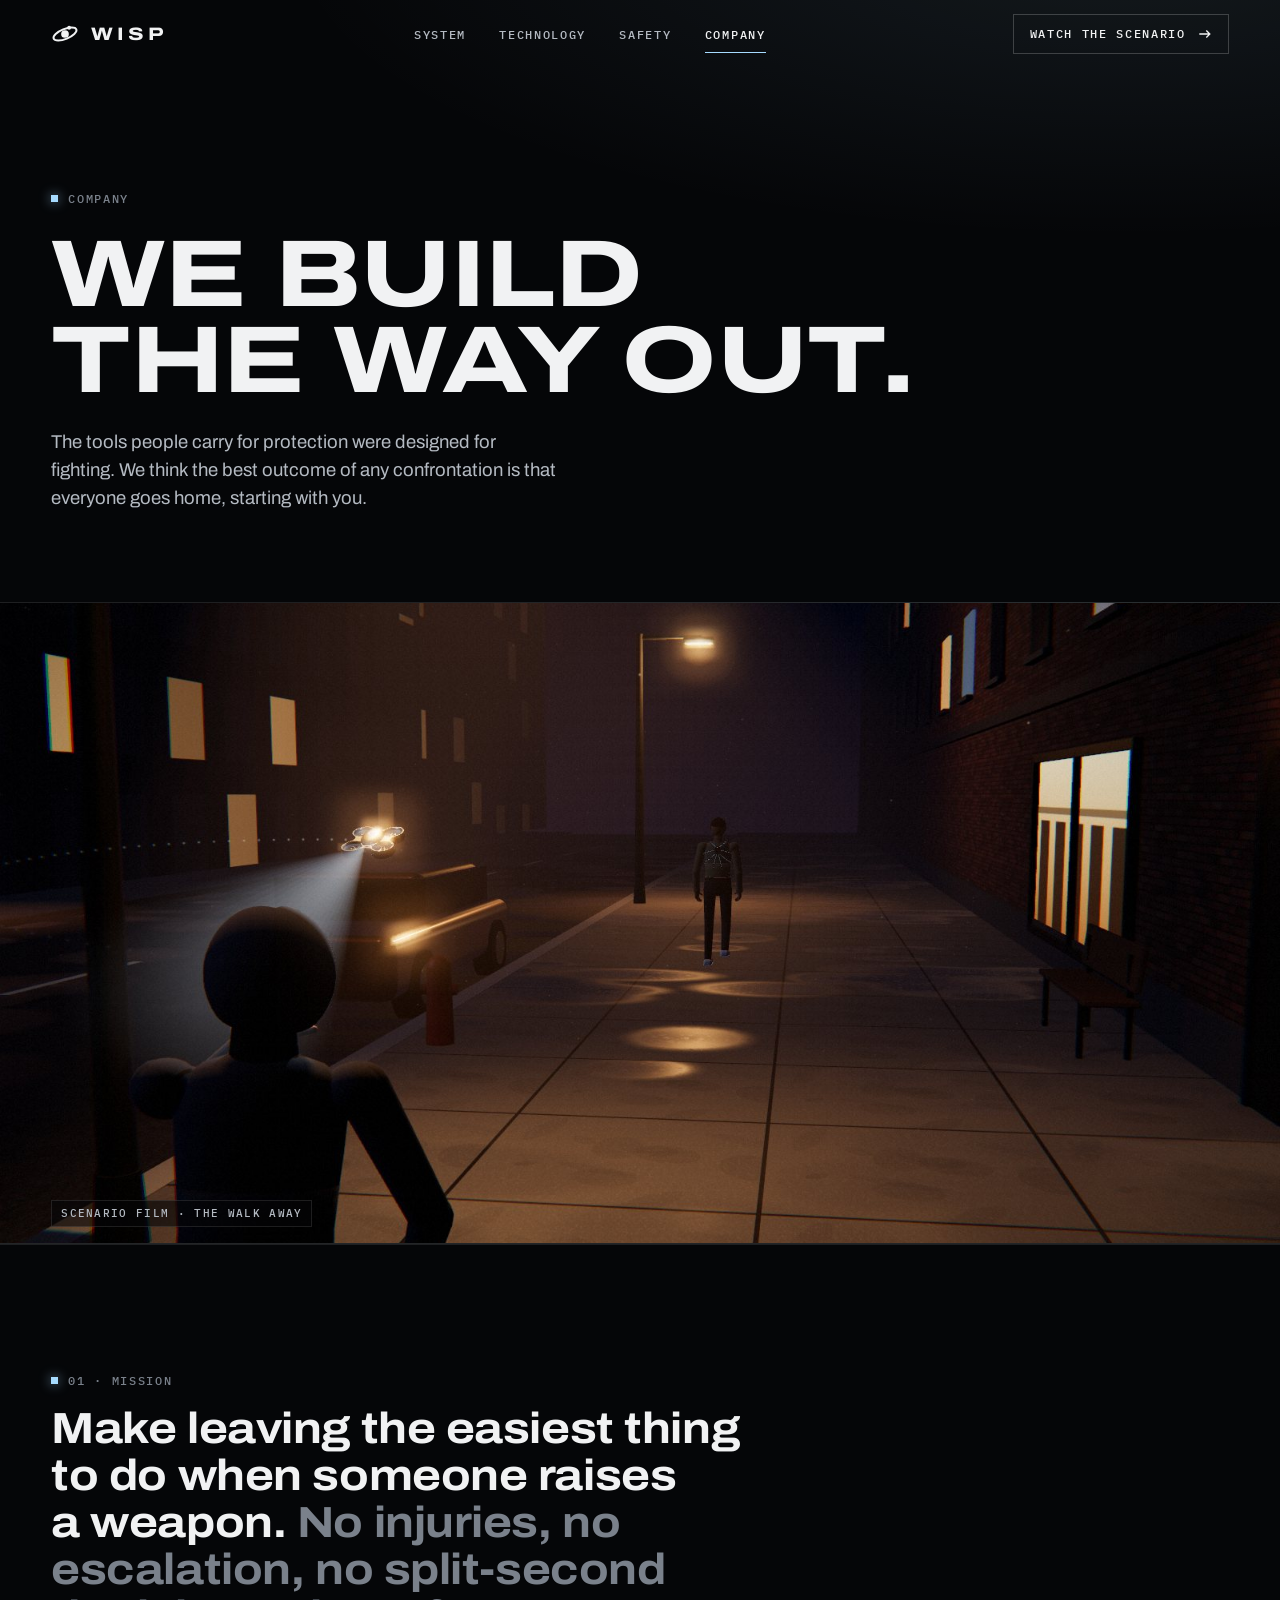
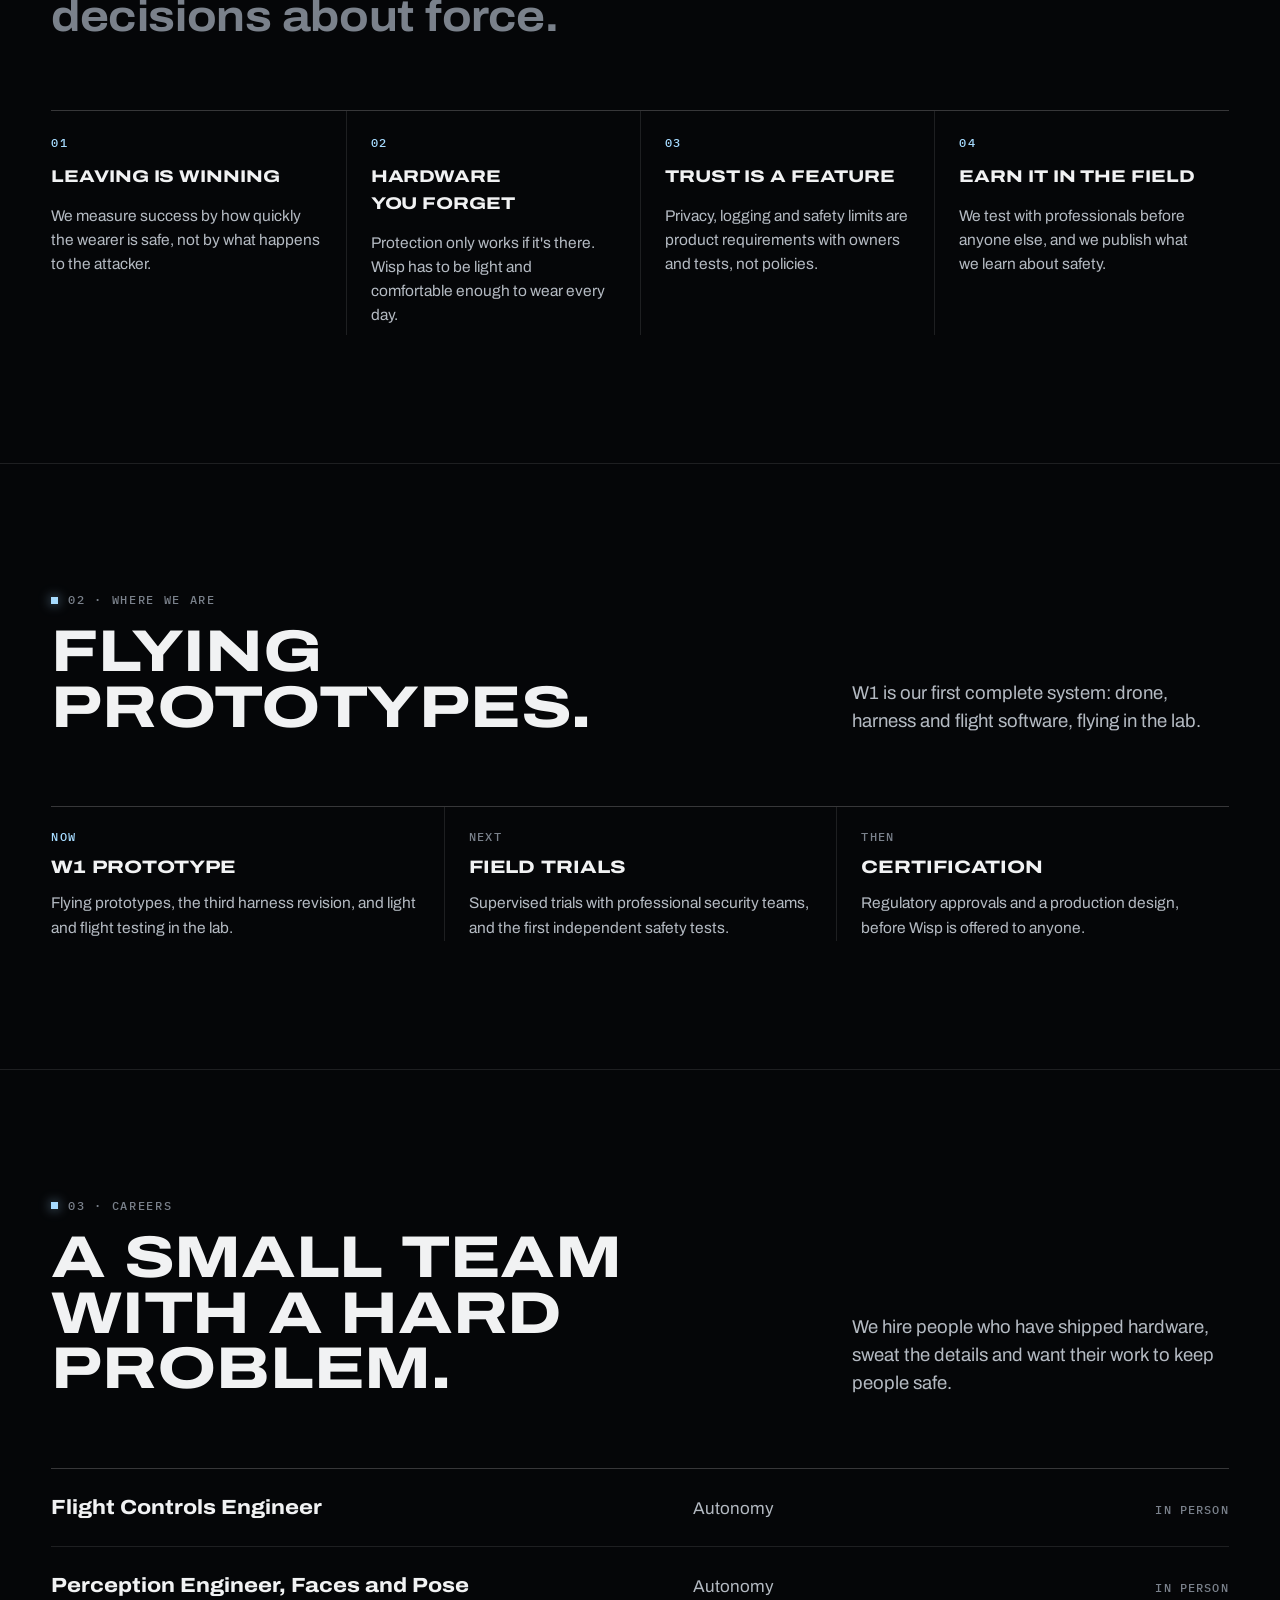
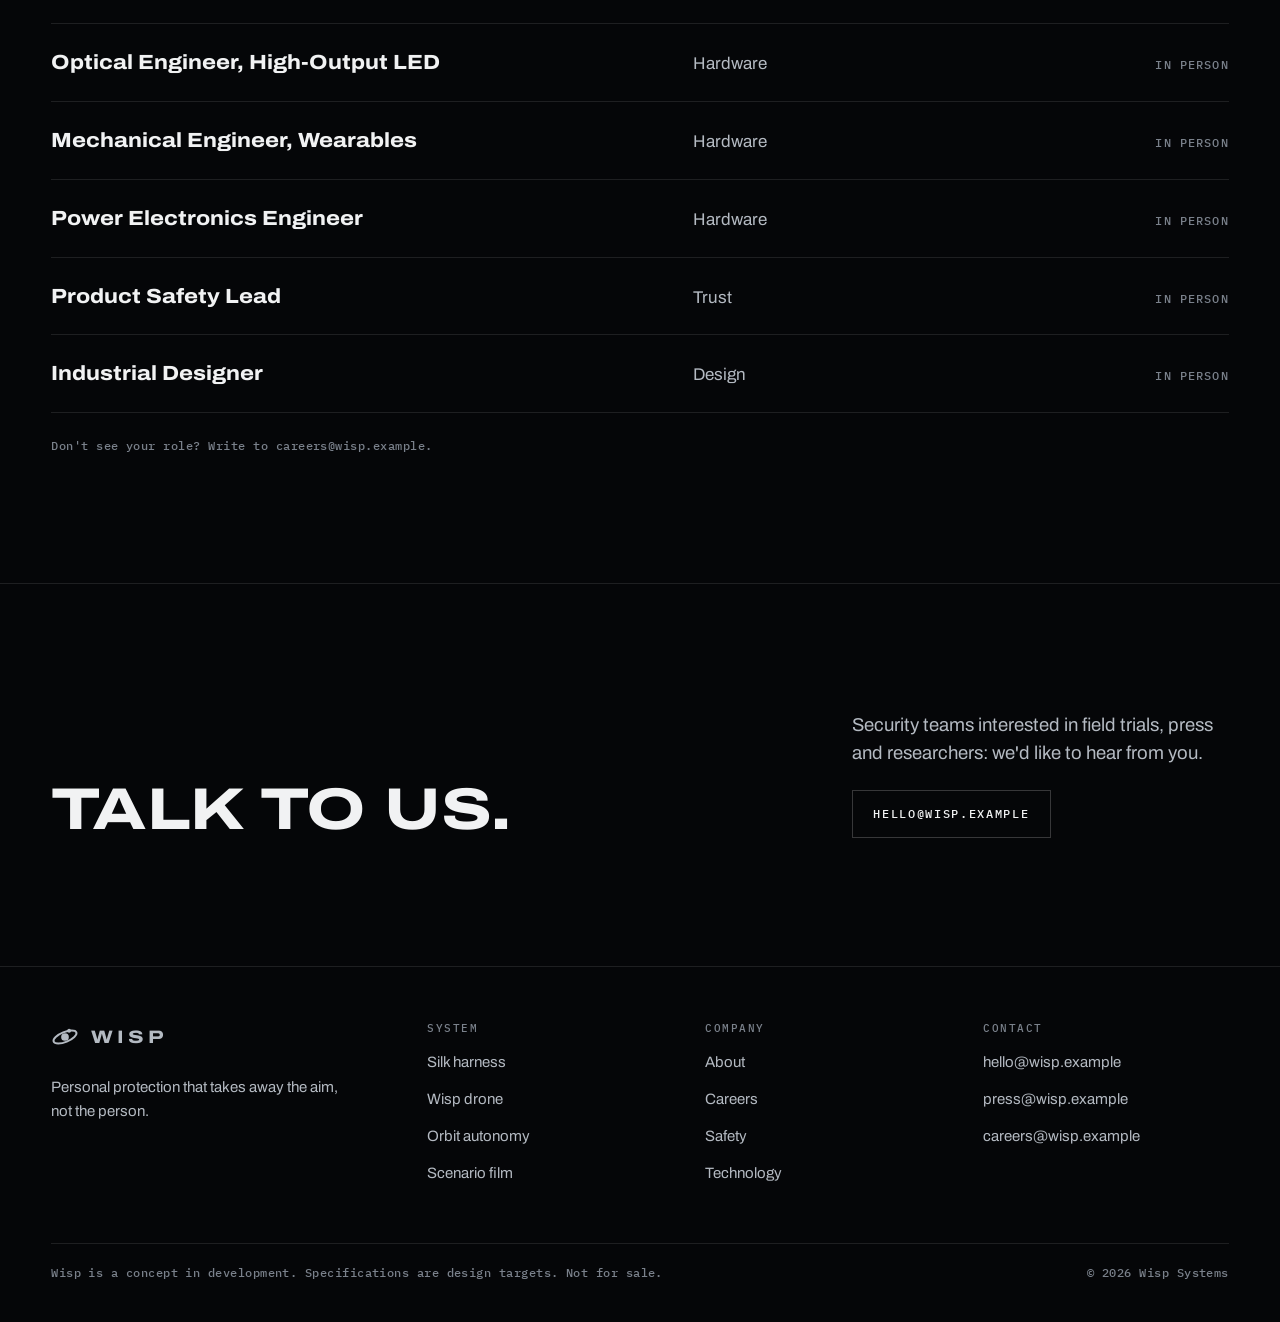
==== wisp/company.html @ 556f2804 "Add Wisp site and v2 scenario with Silk harness Move the scene to wisp/scenario.html and rebuild it " ====
<!doctype html>
<html lang="en">
<head>
<meta charset="utf-8">
<meta name="viewport" content="width=device-width, initial-scale=1, viewport-fit=cover">
<title>Wisp Company</title>
<meta name="description" content="Wisp builds personal protection that ends confrontations without injuries. Mission, progress and open roles.">
<meta name="theme-color" content="#050608">
<link rel="icon" href="data:image/svg+xml,%3Csvg xmlns='http://www.w3.org/2000/svg' viewBox='0 0 32 32'%3E%3Cellipse cx='16' cy='16' rx='14' ry='5.6' transform='rotate(-22 16 16)' fill='none' stroke='%23a6dbff' stroke-width='2.4'/%3E%3Ccircle cx='16' cy='16' r='4.4' fill='%23a6dbff'/%3E%3Ccircle cx='20.7' cy='8.9' r='2.2' fill='%23a6dbff'/%3E%3C/svg%3E">
<link rel="preconnect" href="https://fonts.googleapis.com">
<link rel="preconnect" href="https://fonts.gstatic.com" crossorigin>
<link rel="stylesheet" href="https://fonts.googleapis.com/css2?family=Archivo:wdth,wght@62..125,400..800&family=IBM+Plex+Mono:wght@400;500&display=swap">
<link rel="stylesheet" href="assets/site.css">
<script type="importmap">{"imports":{"three":"https://cdn.jsdelivr.net/npm/three@0.160.0/build/three.module.js","three/addons/":"https://cdn.jsdelivr.net/npm/three@0.160.0/examples/jsm/"}}</script>
<script type="module" src="assets/site.js"></script>
</head>
<body>
<a class="skip" href="#main">Skip to content</a>
<header class="nav" id="top">
  <div class="wrap nav-inner">
    <a class="logo" href="./" aria-label="Wisp home"><svg viewBox="0 0 32 32" aria-hidden="true"><ellipse cx="16" cy="16" rx="14" ry="5.6" transform="rotate(-22 16 16)" fill="none" stroke="currentColor" stroke-width="2.2"/><circle cx="16" cy="16" r="4.4" fill="currentColor"/><circle cx="20.7" cy="8.9" r="2.2" fill="currentColor"/></svg><span>WISP</span></a>
    <nav aria-label="Primary"><ul class="nav-links"><li><a href="./#system">System</a></li><li><a href="technology.html">Technology</a></li><li><a href="safety.html">Safety</a></li><li><a href="company.html" aria-current="page">Company</a></li></ul></nav>
    <a class="btn btn-sm nav-cta" href="scenario.html">Watch the scenario <svg viewBox="0 0 16 16" aria-hidden="true"><path d="M1.5 8h12M9.5 4l4 4-4 4" fill="none" stroke="currentColor" stroke-width="1.5"/></svg></a>
    <button type="button" class="menu-btn" id="menuOpen" aria-expanded="false" aria-controls="menu">Menu</button>
  </div>
</header>
<div class="menu" id="menu" role="dialog" aria-modal="true" aria-label="Site menu" hidden>
  <div class="menu-top">
    <a class="logo" href="./" aria-label="Wisp home"><svg viewBox="0 0 32 32" aria-hidden="true"><ellipse cx="16" cy="16" rx="14" ry="5.6" transform="rotate(-22 16 16)" fill="none" stroke="currentColor" stroke-width="2.2"/><circle cx="16" cy="16" r="4.4" fill="currentColor"/><circle cx="20.7" cy="8.9" r="2.2" fill="currentColor"/></svg><span>WISP</span></a>
    <button type="button" class="menu-btn" id="menuClose">Close</button>
  </div>
  <ul class="menu-links"><li><a href="./#system">System <span>01</span></a></li><li><a href="technology.html">Technology <span>02</span></a></li><li><a href="safety.html">Safety <span>03</span></a></li><li><a href="company.html" aria-current="page">Company <span>04</span></a></li></ul>
  <a class="btn btn-primary" href="scenario.html">Watch the scenario <svg viewBox="0 0 16 16" aria-hidden="true"><path d="M1.5 8h12M9.5 4l4 4-4 4" fill="none" stroke="currentColor" stroke-width="1.5"/></svg></a>
</div>
<main id="main">
  <section class="page-hero">
    <div class="wrap">
      <span class="eyebrow">Company</span>
      <h1 class="h1">We build the way out.</h1>
      <p class="lede">The tools people carry for protection were designed for fighting. We think the best outcome of any confrontation is that everyone goes home, starting with you.</p>
    </div>
  </section>
  <figure class="bleed">
    <img src="assets/img/escape.jpg" alt="The wearer walks away down a lit street while Wisp keeps the attacker occupied" width="1600" height="1000">
    <figcaption>Scenario film &middot; the walk away</figcaption>
  </figure>

  <section class="section">
    <div class="wrap">
      <div class="head">
        <span class="eyebrow">01 &middot; Mission</span>
        <p class="big-statement reveal">Make leaving the easiest thing to do when someone raises a weapon. <em>No injuries, no escalation, no <span class="nowrap">split-second</span> decisions about force.</em></p>
      </div>
      <div class="grid-4 reveal">
        <div><span class="step-num">01</span><h3>Leaving is winning</h3><p>We measure success by how quickly the wearer is safe, not by what happens to the attacker.</p></div>
        <div><span class="step-num">02</span><h3>Hardware you forget</h3><p>Protection only works if it's there. Wisp has to be light and comfortable enough to wear every day.</p></div>
        <div><span class="step-num">03</span><h3>Trust is a feature</h3><p>Privacy, logging and safety limits are product requirements with owners and tests, not policies.</p></div>
        <div><span class="step-num">04</span><h3>Earn it in the field</h3><p>We test with professionals before anyone else, and we publish what we learn about safety.</p></div>
      </div>
    </div>
  </section>

  <section class="section">
    <div class="wrap">
      <div class="head">
        <span class="eyebrow">02 &middot; Where we are</span>
        <h2 class="h2">Flying prototypes.</h2>
        <p class="lede">W1 is our first complete system: drone, harness and flight software, flying in the lab.</p>
      </div>
      <ol class="timeline reveal">
        <li class="now"><b>Now</b><h3>W1 prototype</h3><p>Flying prototypes, the third harness revision, and light and flight testing in the lab.</p></li>
        <li><b>Next</b><h3>Field trials</h3><p>Supervised trials with professional security teams, and the first independent safety tests.</p></li>
        <li><b>Then</b><h3>Certification</h3><p>Regulatory approvals and a production design, before Wisp is offered to anyone.</p></li>
      </ol>
    </div>
  </section>

  <section class="section" id="careers">
    <div class="wrap">
      <div class="head">
        <span class="eyebrow">03 &middot; Careers</span>
        <h2 class="h2">A small team with a hard problem.</h2>
        <p class="lede">We hire people who have shipped hardware, sweat the details and want their work to keep people safe.</p>
      </div>
      <ul class="roles">
        <li><h3><a href="mailto:careers@wisp.example?subject=Flight%20Controls%20Engineer">Flight Controls Engineer</a></h3><span>Autonomy</span><em>In person</em></li>
        <li><h3><a href="mailto:careers@wisp.example?subject=Perception%20Engineer">Perception Engineer, Faces and Pose</a></h3><span>Autonomy</span><em>In person</em></li>
        <li><h3><a href="mailto:careers@wisp.example?subject=Optical%20Engineer">Optical Engineer, High-Output LED</a></h3><span>Hardware</span><em>In person</em></li>
        <li><h3><a href="mailto:careers@wisp.example?subject=Mechanical%20Engineer">Mechanical Engineer, Wearables</a></h3><span>Hardware</span><em>In person</em></li>
        <li><h3><a href="mailto:careers@wisp.example?subject=Power%20Electronics%20Engineer">Power Electronics Engineer</a></h3><span>Hardware</span><em>In person</em></li>
        <li><h3><a href="mailto:careers@wisp.example?subject=Product%20Safety%20Lead">Product Safety Lead</a></h3><span>Trust</span><em>In person</em></li>
        <li><h3><a href="mailto:careers@wisp.example?subject=Industrial%20Designer">Industrial Designer</a></h3><span>Design</span><em>In person</em></li>
      </ul>
      <p class="spec-note">Don't see your role? Write to careers@wisp.example.</p>
    </div>
  </section>

  <section class="section">
    <div class="wrap band">
      <h2 class="h2">Talk to us.</h2>
      <div>
        <p class="lede">Security teams interested in field trials, press and researchers: we'd like to hear from you.</p>
        <a class="btn" href="mailto:hello@wisp.example">hello@wisp.example</a>
      </div>
    </div>
  </section>
</main>
<footer class="footer">
  <div class="wrap">
    <div class="footer-top">
      <div>
        <a class="logo" href="./" aria-label="Wisp home"><svg viewBox="0 0 32 32" aria-hidden="true"><ellipse cx="16" cy="16" rx="14" ry="5.6" transform="rotate(-22 16 16)" fill="none" stroke="currentColor" stroke-width="2.2"/><circle cx="16" cy="16" r="4.4" fill="currentColor"/><circle cx="20.7" cy="8.9" r="2.2" fill="currentColor"/></svg><span>WISP</span></a>
        <p>Personal protection that takes away the aim, not the person.</p>
      </div>
      <div>
        <h4>System</h4>
        <ul>
          <li><a href="./#system">Silk harness</a></li>
          <li><a href="./#inside">Wisp drone</a></li>
          <li><a href="technology.html#orbit">Orbit autonomy</a></li>
          <li><a href="scenario.html">Scenario film</a></li>
        </ul>
      </div>
      <div>
        <h4>Company</h4>
        <ul>
          <li><a href="company.html">About</a></li>
          <li><a href="company.html#careers">Careers</a></li>
          <li><a href="safety.html">Safety</a></li>
          <li><a href="technology.html">Technology</a></li>
        </ul>
      </div>
      <div>
        <h4>Contact</h4>
        <ul>
          <li><a href="mailto:hello@wisp.example">hello@wisp.example</a></li>
          <li><a href="mailto:press@wisp.example">press@wisp.example</a></li>
          <li><a href="mailto:careers@wisp.example">careers@wisp.example</a></li>
        </ul>
      </div>
    </div>
    <div class="footer-bottom">
      <span>Wisp is a concept in development. Specifications are design targets. Not for sale.</span>
      <span>&copy; <span data-year>2026</span> Wisp Systems</span>
    </div>
  </div>
</footer>
</body>
</html>
---- wisp/assets/site.css ----
/* Wisp site: one dark visual world, sharp edges, wide display type, mono labels */
:root {
  color-scheme: dark;
  --bg: #050608;
  --bg-2: #0a0c0f;
  --panel: #0d1013;
  --line: rgba(255, 255, 255, 0.1);
  --line-2: rgba(255, 255, 255, 0.2);
  --text: #f1f2f3;
  --text-2: #b4bac2;
  --muted: #7a818b;
  --led: #a6dbff;
  --led-hi: #eaf7ff;
  --amber: #f1a444;
  --f-display: "Archivo", "Helvetica Neue", Arial, sans-serif;
  --f-body: "Archivo", system-ui, -apple-system, "Segoe UI", Roboto, sans-serif;
  --f-mono: "IBM Plex Mono", ui-monospace, SFMono-Regular, Menlo, Consolas, monospace;
  --gutter: clamp(16px, 4vw, 56px);
  --max: 1440px;
  --nav-h: 68px;
}
*, *::before, *::after { box-sizing: border-box; }
[hidden] { display: none !important; }
html { -webkit-text-size-adjust: 100%; scroll-behavior: smooth; scroll-padding-top: calc(var(--nav-h) + 8px); }
body {
  margin: 0;
  background: var(--bg);
  color: var(--text);
  font: 400 17px/1.6 var(--f-body);
  -webkit-font-smoothing: antialiased;
  text-rendering: optimizeLegibility;
  overflow-x: hidden;
}
img, canvas, svg { max-width: 100%; }
img { display: block; height: auto; }
a { color: inherit; }
p { margin: 0; }
ul, ol, dl, dd, figure { margin: 0; padding: 0; }
::selection { background: var(--led); color: var(--bg); }
button { font: inherit; color: inherit; }
a:focus-visible, button:focus-visible, summary:focus-visible { outline: 2px solid var(--led); outline-offset: 3px; }

.skip { position: absolute; left: var(--gutter); top: -60px; z-index: 100; background: var(--text); color: var(--bg); padding: 10px 14px; font: 500 12px/1 var(--f-mono); letter-spacing: 0.1em; text-transform: uppercase; text-decoration: none; }
.skip:focus { top: 12px; }
.wrap { width: 100%; max-width: var(--max); margin-inline: auto; padding-inline: var(--gutter); }

/* ---------------- type ---------------- */
.eyebrow {
  display: inline-flex; align-items: center; gap: 10px;
  font: 500 12px/1.3 var(--f-mono); letter-spacing: 0.14em; text-transform: uppercase; color: var(--muted);
}
.eyebrow::before { content: ""; flex: none; width: 7px; height: 7px; background: var(--led); box-shadow: 0 0 12px rgba(166, 219, 255, 0.7); }
.eyebrow.plain::before { display: none; }
h1, h2, h3, h4 {
  margin: 0; font-family: var(--f-display); font-weight: 760; font-stretch: 125%;
  text-transform: uppercase; letter-spacing: -0.005em; text-wrap: balance;
}
.h1 { font-size: clamp(40px, 7.4vw, 124px); line-height: 0.9; }
.h2 { font-size: clamp(30px, 4.6vw, 72px); line-height: 0.95; }
.h3 { font-size: clamp(19px, 1.7vw, 24px); line-height: 1.12; font-stretch: 115%; letter-spacing: 0.01em; }
.h4 { font: 650 13px/1.3 var(--f-display); font-stretch: 118%; letter-spacing: 0.1em; }
.lede { font-size: clamp(18px, 1.45vw, 21px); line-height: 1.5; color: var(--text-2); max-width: 46ch; }
.body { color: var(--text-2); max-width: 62ch; }
.body + .body { margin-top: 1em; }
.muted { color: var(--muted); }
.mono { font-family: var(--f-mono); }
.dim { color: var(--muted); }
.accent { color: var(--led-hi); }

/* ---------------- buttons ---------------- */
.btn {
  display: inline-flex; align-items: center; justify-content: center; gap: 12px;
  min-height: 48px; padding: 0 20px;
  border: 1px solid var(--line-2); background: transparent; color: var(--text);
  font: 500 12px/1 var(--f-mono); letter-spacing: 0.14em; text-transform: uppercase; text-decoration: none;
  cursor: pointer; transition: background-color 0.2s, color 0.2s, border-color 0.2s;
}
.btn:hover { border-color: var(--text); }
.btn svg { width: 14px; height: 14px; flex: none; }
.btn-primary { background: var(--text); color: var(--bg); border-color: var(--text); }
.btn-primary:hover { background: #fff; border-color: #fff; }
.btn-sm { min-height: 40px; padding: 0 16px; }
.cta-row { display: flex; flex-wrap: wrap; gap: 12px; }
.link {
  display: inline-flex; align-items: center; gap: 10px; text-decoration: none;
  font: 500 12px/1 var(--f-mono); letter-spacing: 0.14em; text-transform: uppercase; color: var(--text);
  padding-bottom: 6px; border-bottom: 1px solid var(--line-2);
}
.link:hover { border-color: var(--text); }
.link svg { width: 13px; height: 13px; }

/* ---------------- nav ---------------- */
.nav {
  position: fixed; inset: 0 0 auto 0; z-index: 50;
  padding-top: env(safe-area-inset-top, 0px);
  border-bottom: 1px solid transparent;
  transition: background-color 0.3s, border-color 0.3s;
}
.nav.solid { background: rgba(5, 6, 8, 0.84); -webkit-backdrop-filter: blur(14px); backdrop-filter: blur(14px); border-bottom-color: var(--line); }
.nav-inner { height: var(--nav-h); display: flex; align-items: center; justify-content: space-between; gap: 24px; }
.logo { display: inline-flex; align-items: center; gap: 12px; color: var(--text); text-decoration: none; }
.logo svg { width: 28px; height: 28px; }
.logo span { font: 760 18px/1 var(--f-display); font-stretch: 125%; letter-spacing: 0.22em; }
.nav-links { display: flex; align-items: center; gap: clamp(20px, 2.6vw, 38px); list-style: none; }
.nav-links a {
  font: 500 12px/1 var(--f-mono); letter-spacing: 0.14em; text-transform: uppercase; color: var(--text-2); text-decoration: none;
  padding: 10px 0; border-bottom: 1px solid transparent;
}
.nav-links a:hover { color: var(--text); }
.nav-links a[aria-current="page"] { color: var(--text); border-bottom-color: var(--led); }
.menu-btn {
  display: none; align-items: center; gap: 10px; height: 40px; padding: 0 14px;
  background: transparent; border: 1px solid var(--line-2); cursor: pointer;
  font: 500 12px/1 var(--f-mono); letter-spacing: 0.14em; text-transform: uppercase;
}
.menu {
  position: fixed; inset: 0; z-index: 60; background: var(--bg); overflow-y: auto;
  padding: calc(env(safe-area-inset-top, 0px) + 14px) var(--gutter) calc(env(safe-area-inset-bottom, 0px) + 28px);
  display: flex; flex-direction: column;
}
.menu-top { display: flex; align-items: center; justify-content: space-between; height: 54px; margin-bottom: 32px; }
.menu-links { list-style: none; display: grid; gap: 4px; border-top: 1px solid var(--line); }
.menu-links a {
  display: flex; justify-content: space-between; align-items: center; padding: 18px 0; border-bottom: 1px solid var(--line);
  font: 760 28px/1 var(--f-display); font-stretch: 125%; text-transform: uppercase; text-decoration: none;
}
.menu-links a span { font: 500 11px/1 var(--f-mono); letter-spacing: 0.14em; color: var(--muted); }
.menu .btn { margin-top: 28px; }
@media (max-width: 900px) {
  .nav-links, .nav .nav-cta { display: none; }
  .menu-btn { display: inline-flex; }
}

/* ---------------- hero ---------------- */
.hero { position: relative; min-height: min(96svh, 1000px); display: grid; align-content: end; overflow: hidden; background: var(--bg); }
.hero-canvas { position: absolute; inset: 0; width: 100%; height: 100%; display: block; }
.hero-shade {
  position: absolute; inset: 0; pointer-events: none;
  background:
    linear-gradient(90deg, rgba(5, 6, 8, 0.92) 0%, rgba(5, 6, 8, 0.55) 34%, rgba(5, 6, 8, 0) 58%),
    linear-gradient(0deg, rgba(5, 6, 8, 1) 0%, rgba(5, 6, 8, 0.0) 32%);
}
.hero-content { position: relative; padding-top: calc(var(--nav-h) + 60px); padding-bottom: 36px; display: grid; gap: 26px; justify-items: start; }
.hero-content .h1 { max-width: 12ch; font-size: clamp(40px, 6.4vw, 112px); }
.hero-stats { position: relative; padding-bottom: 36px; }
.stats {
  display: grid; grid-template-columns: repeat(4, minmax(0, 1fr)); border-top: 1px solid var(--line-2);
}
.stats div { padding: 18px 20px 0 0; display: grid; gap: 6px; }
.stats div + div { padding-left: 20px; border-left: 1px solid var(--line); }
.stats dt { font: 500 11px/1.3 var(--f-mono); letter-spacing: 0.12em; text-transform: uppercase; color: var(--muted); order: 2; }
.stats dd { font: 720 clamp(24px, 2.6vw, 40px)/1 var(--f-display); font-stretch: 125%; font-variant-numeric: tabular-nums; order: 1; }
.page-hero { padding-top: calc(var(--nav-h) + clamp(60px, 9vw, 130px)); padding-bottom: clamp(56px, 7vw, 100px); border-bottom: 1px solid var(--line); }
.page-hero .h1 { max-width: 14ch; margin-top: 22px; }
.page-hero .lede { margin-top: 26px; }
@media (max-width: 760px) {
  .hero { min-height: auto; align-content: stretch; }
  .hero-canvas { position: relative; height: 62svh; min-height: 360px; }
  .hero-shade { background: linear-gradient(0deg, rgba(5, 6, 8, 1) 0%, rgba(5, 6, 8, 0) 18%); bottom: auto; height: 62svh; min-height: 360px; }
  .hero-content { padding-top: 8px; gap: 20px; }
  .stats { grid-template-columns: repeat(2, minmax(0, 1fr)); }
  .stats div:nth-child(3) { border-left: 0; padding-left: 0; }
  .stats div:nth-child(n + 3) { border-top: 1px solid var(--line); margin-top: 18px; }
}

/* ---------------- sections ---------------- */
.section { position: relative; padding-block: clamp(80px, 10vw, 160px); border-top: 1px solid var(--line); }
.section.flush { padding-block: 0; }
.head { display: grid; grid-template-columns: repeat(12, minmax(0, 1fr)); gap: 16px 24px; margin-bottom: clamp(44px, 5.5vw, 80px); }
.head .eyebrow { grid-column: 1 / -1; }
.head .h2 { grid-column: 1 / span 8; }
.head .lede, .head .body { grid-column: 9 / -1; align-self: end; }
@media (max-width: 900px) {
  .head .h2, .head .lede, .head .body { grid-column: 1 / -1; }
}
.big-statement { font: 700 clamp(26px, 3.4vw, 50px)/1.08 var(--f-display); font-stretch: 112%; text-transform: none; letter-spacing: -0.01em; max-width: 26ch; text-wrap: balance; }
.big-statement em { font-style: normal; color: var(--muted); }

/* compare: three ways out */
.compare { display: grid; grid-template-columns: repeat(3, minmax(0, 1fr)); border-top: 1px solid var(--line-2); }
.compare > div { padding: 26px 26px 28px 0; display: grid; gap: 14px; align-content: start; }
.compare > div + div { padding-left: 26px; border-left: 1px solid var(--line); }
.compare .is-wisp { background: linear-gradient(180deg, rgba(166, 219, 255, 0.07), rgba(166, 219, 255, 0)); }
.compare h3 { font-size: 18px; }
.compare dl { display: grid; gap: 12px; }
.compare dt { font: 500 11px/1.3 var(--f-mono); letter-spacing: 0.12em; text-transform: uppercase; color: var(--muted); }
.compare dd { color: var(--text-2); }
.compare .is-wisp dd { color: var(--text); }
@media (max-width: 760px) {
  .compare { grid-template-columns: 1fr; }
  .compare > div + div { padding-left: 0; border-left: 0; border-top: 1px solid var(--line); }
  .compare .is-wisp { padding-left: 14px; padding-right: 14px; }
}

/* product rows */
.product { display: grid; grid-template-columns: repeat(12, minmax(0, 1fr)); gap: 24px; align-items: center; }
.product + .product { margin-top: clamp(80px, 9vw, 140px); }
.product-media { grid-column: 1 / span 7; position: relative; aspect-ratio: 4 / 3; max-width: 100%; background: var(--bg-2); border: 1px solid var(--line); overflow: hidden; }
.product-media canvas, .product-media img { position: absolute; inset: 0; width: 100%; height: 100%; object-fit: cover; }
.product-copy { grid-column: 9 / -1; display: grid; gap: 22px; align-content: center; }
.product.flip .product-media { grid-column: 6 / -1; order: 2; }
.product.flip .product-copy { grid-column: 1 / span 4; order: 1; }
.product-copy .h2 { font-size: clamp(30px, 3.6vw, 56px); }
.chips { display: flex; flex-wrap: wrap; gap: 8px; list-style: none; }
.chip { font: 500 11.5px/1 var(--f-mono); letter-spacing: 0.08em; text-transform: uppercase; color: var(--text-2); border: 1px solid var(--line-2); padding: 8px 10px; }
.media-tag {
  position: absolute; left: 14px; top: 14px; z-index: 2;
  font: 500 11px/1 var(--f-mono); letter-spacing: 0.12em; text-transform: uppercase; color: var(--text-2);
  background: rgba(5, 6, 8, 0.6); border: 1px solid var(--line); padding: 7px 9px;
}
.media-note { position: absolute; right: 14px; bottom: 12px; z-index: 2; font: 500 11px/1 var(--f-mono); letter-spacing: 0.1em; color: var(--muted); text-transform: uppercase; }
@media (max-width: 900px) {
  .product-media, .product.flip .product-media { grid-column: 1 / -1; order: 1; }
  .product-copy, .product.flip .product-copy { grid-column: 1 / -1; order: 2; }
}

/* how it works */
.steps { display: grid; grid-template-columns: repeat(4, minmax(0, 1fr)); gap: 16px; }
.step-card { display: grid; gap: 14px; align-content: start; }
.step-card figure { position: relative; aspect-ratio: 16 / 10; max-width: 100%; overflow: hidden; border: 1px solid var(--line); background: var(--bg-2); }
.step-card img { width: 100%; height: 100%; object-fit: cover; transition: transform 0.6s ease; }
.step-card:hover img { transform: scale(1.03); }
.step-num { font: 500 12px/1 var(--f-mono); letter-spacing: 0.12em; color: var(--led); }
.step-card h3 { font-size: 20px; }
.step-card p { color: var(--text-2); font-size: 15.5px; line-height: 1.55; }
.steps-foot { margin-top: 36px; display: flex; flex-wrap: wrap; align-items: center; justify-content: space-between; gap: 16px; border-top: 1px solid var(--line); padding-top: 22px; }
@media (max-width: 1000px) { .steps { grid-template-columns: repeat(2, minmax(0, 1fr)); gap: 32px 16px; } }
@media (max-width: 560px) { .steps { grid-template-columns: 1fr; } }

/* inside: sticky exploded view */
.inside { position: relative; height: 380vh; border-top: 1px solid var(--line); }
.inside-stage { position: sticky; top: 0; height: 100vh; height: 100svh; overflow: hidden; display: grid; grid-template-columns: minmax(280px, 0.8fr) 1.4fr; }
.inside-copy { position: relative; z-index: 2; padding: calc(var(--nav-h) + 40px) 0 40px var(--gutter); display: flex; flex-direction: column; gap: 24px; }
.inside-copy .h2 { font-size: clamp(30px, 3.8vw, 60px); }
.parts { list-style: none; border-top: 1px solid var(--line); margin-top: 8px; max-width: 420px; }
.parts li { padding: 12px 0; border-bottom: 1px solid var(--line); display: grid; grid-template-columns: 34px 1fr; gap: 4px 10px; opacity: 0.42; transition: opacity 0.3s; }
.parts li.on { opacity: 1; }
.parts b { font: 500 11.5px/1.5 var(--f-mono); color: var(--led); letter-spacing: 0.06em; }
.parts strong { font: 650 14px/1.4 var(--f-display); font-stretch: 118%; letter-spacing: 0.06em; text-transform: uppercase; }
.parts span { grid-column: 2; font-size: 14.5px; line-height: 1.45; color: var(--text-2); max-height: 0; overflow: hidden; transition: max-height 0.4s ease; }
.parts li.on span { max-height: 5em; }
.inside-canvas { position: absolute; inset: 0; width: 100%; height: 100%; display: block; }
.inside-view { position: relative; }
.labels { position: absolute; inset: 0; pointer-events: none; }
.plabel {
  position: absolute; left: 0; top: 0; white-space: nowrap;
  font: 500 11px/1 var(--f-mono); letter-spacing: 0.1em; text-transform: uppercase; color: var(--text-2);
  padding-left: 46px; transform: translate(-3px, -50%); opacity: 0; transition: opacity 0.3s, color 0.3s;
  text-shadow: 0 0 3px #050608, 0 0 8px #050608, 0 0 14px #050608;
}
.plabel::before { content: ""; position: absolute; left: 0; top: 50%; width: 40px; height: 1px; background: var(--line-2); }
.plabel::after { content: ""; position: absolute; left: -3px; top: 50%; width: 6px; height: 6px; margin-top: -3px; border-radius: 50%; background: var(--text-2); }
.plabel.show { opacity: 1; }
.plabel.on { color: var(--led-hi); }
.plabel.on::before { background: var(--led); }
.plabel.on::after { background: var(--led); box-shadow: 0 0 10px var(--led); }
.inside-progress { position: absolute; right: var(--gutter); bottom: 32px; z-index: 2; font: 500 11px/1 var(--f-mono); letter-spacing: 0.12em; color: var(--muted); text-transform: uppercase; }
@media (max-width: 900px) {
  .inside { height: 420vh; }
  .inside-stage { grid-template-columns: 1fr; grid-template-rows: auto 1fr; }
  .inside-copy { padding: calc(var(--nav-h) + 14px) var(--gutter) 0; gap: 12px; }
  .inside-copy .h2 { font-size: 28px; }
  .inside-copy .body { display: none; }
  .parts { max-width: none; }
  .parts li { display: none; padding: 10px 0; opacity: 1; }
  .parts li.on { display: grid; }
  .parts li.on span { max-height: none; }
  .plabel { display: none; }
  .plabel.on { display: block; }
}

/* specs */
.spec-grid { display: grid; grid-template-columns: repeat(3, minmax(0, 1fr)); gap: 0 32px; }
.spec-col h3 { font-size: 16px; padding-bottom: 14px; border-bottom: 1px solid var(--line-2); display: flex; justify-content: space-between; align-items: baseline; }
.spec-col h3 small { font: 500 11px/1 var(--f-mono); letter-spacing: 0.1em; color: var(--muted); }
.spec-col dl div { display: grid; grid-template-columns: minmax(110px, 0.9fr) 1.1fr; gap: 12px; padding: 13px 0; border-bottom: 1px solid var(--line); }
.spec-col dt { font: 500 11.5px/1.5 var(--f-mono); letter-spacing: 0.1em; text-transform: uppercase; color: var(--muted); }
.spec-col dd { font-size: 15.5px; color: var(--text); font-variant-numeric: tabular-nums; }
.spec-note { margin-top: 24px; font: 500 12px/1.5 var(--f-mono); color: var(--muted); letter-spacing: 0.04em; }
@media (max-width: 1000px) { .spec-grid { grid-template-columns: 1fr; gap: 40px; } }

/* principles and cards */
.grid-4 { display: grid; grid-template-columns: repeat(4, minmax(0, 1fr)); border-top: 1px solid var(--line-2); }
.grid-4 > * { padding: 26px 24px 8px 0; display: grid; gap: 14px; align-content: start; }
.grid-4 > * + * { padding-left: 24px; border-left: 1px solid var(--line); }
.grid-4 .ico { width: 30px; height: 30px; color: var(--led); }
.grid-4 h3 { font-size: 17px; }
.grid-4 p { color: var(--text-2); font-size: 15.5px; line-height: 1.55; }
@media (max-width: 1000px) {
  .grid-4 { grid-template-columns: repeat(2, minmax(0, 1fr)); }
  .grid-4 > :nth-child(3) { padding-left: 0; border-left: 0; }
  .grid-4 > :nth-child(n + 3) { border-top: 1px solid var(--line); margin-top: 18px; }
}
@media (max-width: 560px) {
  .grid-4 { grid-template-columns: 1fr; }
  .grid-4 > * + * { padding-left: 0; border-left: 0; border-top: 1px solid var(--line); margin-top: 0; }
}

.uses { list-style: none; border-top: 1px solid var(--line-2); }
.uses li { display: grid; grid-template-columns: 70px minmax(0, 1fr) minmax(0, 1.4fr); gap: 16px 24px; padding: 26px 0; border-bottom: 1px solid var(--line); align-items: baseline; }
.uses b { font: 500 12px/1 var(--f-mono); color: var(--led); letter-spacing: 0.1em; }
.uses h3 { font-size: clamp(20px, 2vw, 28px); }
.uses p { color: var(--text-2); }
@media (max-width: 760px) {
  .uses li { grid-template-columns: 44px 1fr; }
  .uses p { grid-column: 2; }
}

/* full-bleed cinematic band */
.film { position: relative; min-height: 78vh; display: grid; align-content: end; overflow: hidden; border-top: 1px solid var(--line); }
.film img { position: absolute; inset: 0; width: 100%; height: 100%; object-fit: cover; }
.film::after { content: ""; position: absolute; inset: 0; background: linear-gradient(0deg, rgba(5, 6, 8, 0.95) 0%, rgba(5, 6, 8, 0.35) 45%, rgba(5, 6, 8, 0.1) 100%); }
.film .wrap { position: relative; z-index: 1; padding-block: clamp(48px, 7vw, 96px); display: grid; gap: 22px; justify-items: start; }
.film .h2 { max-width: 16ch; }

.band { display: grid; grid-template-columns: repeat(12, minmax(0, 1fr)); gap: 24px; align-items: end; }
.band .h2 { grid-column: 1 / span 8; }
.band > div { grid-column: 9 / -1; display: grid; gap: 22px; justify-items: start; }
@media (max-width: 900px) { .band .h2, .band > div { grid-column: 1 / -1; } }

/* technology page pieces */
.viz { position: relative; aspect-ratio: 16 / 9; max-width: 100%; background: var(--bg-2); border: 1px solid var(--line); overflow: hidden; }
.viz canvas { position: absolute; inset: 0; width: 100%; height: 100%; }
.viz-ui { position: absolute; left: 16px; right: 16px; bottom: 14px; z-index: 2; display: flex; flex-wrap: wrap; gap: 10px 16px; align-items: flex-end; justify-content: space-between; }
.viz-readout { display: grid; gap: 6px; max-width: 34ch; }
.viz-readout strong { font: 700 22px/1 var(--f-display); font-stretch: 125%; text-transform: uppercase; }
.viz-readout span { color: var(--text-2); font-size: 14.5px; line-height: 1.45; }
.pattern-tabs { display: flex; flex-wrap: wrap; gap: 6px; }
.pattern-tabs button {
  appearance: none; cursor: pointer; background: rgba(5, 6, 8, 0.6); border: 1px solid var(--line-2); color: var(--text-2);
  font: 500 11px/1 var(--f-mono); letter-spacing: 0.1em; text-transform: uppercase; padding: 9px 10px;
}
.pattern-tabs button[aria-pressed="true"] { background: var(--text); color: var(--bg); border-color: var(--text); }
.pattern-cards { display: grid; grid-template-columns: repeat(3, minmax(0, 1fr)); gap: 16px; }
.pattern-card { border: 1px solid var(--line); background: var(--bg-2); display: grid; }
.pattern-card canvas { width: 100%; aspect-ratio: 16 / 11; display: block; border-bottom: 1px solid var(--line); }
.pattern-card div { padding: 18px 18px 20px; display: grid; gap: 8px; }
.pattern-card h3 { font-size: 17px; }
.pattern-card p { color: var(--text-2); font-size: 15px; line-height: 1.5; }
@media (max-width: 1000px) { .pattern-cards { grid-template-columns: repeat(2, minmax(0, 1fr)); } }
@media (max-width: 560px) { .pattern-cards { grid-template-columns: 1fr; } }
.diagram { border: 1px solid var(--line); background: var(--bg-2); padding: clamp(16px, 3vw, 36px); overflow-x: auto; }
.diagram svg { display: block; min-width: 980px; width: 100%; height: auto; }
.split { display: grid; grid-template-columns: repeat(12, minmax(0, 1fr)); gap: 24px; }
.split > :first-child { grid-column: 1 / span 5; }
.split > :last-child { grid-column: 7 / -1; }
@media (max-width: 900px) { .split > :first-child, .split > :last-child { grid-column: 1 / -1; } }
.kv { border-top: 1px solid var(--line-2); }
.kv div { display: grid; grid-template-columns: minmax(130px, 0.7fr) 1.3fr; gap: 16px; padding: 16px 0; border-bottom: 1px solid var(--line); }
.kv dt { font: 500 11.5px/1.5 var(--f-mono); letter-spacing: 0.1em; text-transform: uppercase; color: var(--muted); }
.kv dd { color: var(--text-2); }
.kv dd strong { color: var(--text); font-weight: 600; }

/* faq */
.faq { border-top: 1px solid var(--line-2); }
.faq details { border-bottom: 1px solid var(--line); }
.faq summary {
  list-style: none; cursor: pointer; display: flex; justify-content: space-between; gap: 24px; align-items: center;
  padding: 22px 0; font: 650 clamp(17px, 1.5vw, 21px)/1.3 var(--f-display); font-stretch: 112%;
}
.faq summary::-webkit-details-marker { display: none; }
.faq summary::after { content: "+"; font: 400 24px/1 var(--f-mono); color: var(--muted); flex: none; }
.faq details[open] summary::after { content: "–"; }
.faq details p { padding: 0 0 24px; color: var(--text-2); max-width: 70ch; }

/* roles */
.roles { list-style: none; border-top: 1px solid var(--line-2); }
.roles li { display: grid; grid-template-columns: minmax(0, 1.4fr) minmax(0, 1fr) auto; gap: 16px; padding: 22px 0; border-bottom: 1px solid var(--line); align-items: baseline; }
.roles h3 { font-size: clamp(17px, 1.6vw, 22px); font-stretch: 112%; text-transform: none; letter-spacing: 0; }
.roles span { color: var(--text-2); }
.roles em { font: 500 11.5px/1 var(--f-mono); font-style: normal; letter-spacing: 0.1em; text-transform: uppercase; color: var(--muted); }
@media (max-width: 760px) { .roles li { grid-template-columns: 1fr; gap: 6px; } }
.timeline { list-style: none; display: grid; grid-template-columns: repeat(3, minmax(0, 1fr)); border-top: 1px solid var(--line-2); }
.timeline li { padding: 24px 24px 0 0; display: grid; gap: 10px; align-content: start; }
.timeline li + li { padding-left: 24px; border-left: 1px solid var(--line); }
.timeline b { font: 500 11.5px/1 var(--f-mono); letter-spacing: 0.12em; text-transform: uppercase; color: var(--muted); }
.timeline li.now b { color: var(--led); }
.timeline h3 { font-size: 18px; }
.timeline p { color: var(--text-2); font-size: 15.5px; }
@media (max-width: 760px) {
  .timeline { grid-template-columns: 1fr; }
  .timeline li + li { padding-left: 0; border-left: 0; border-top: 1px solid var(--line); margin-top: 20px; }
}

/* footer */
.footer { border-top: 1px solid var(--line); padding-block: 56px calc(env(safe-area-inset-bottom, 0px) + 40px); }
.footer-top { display: grid; grid-template-columns: 1.4fr repeat(3, minmax(0, 1fr)); gap: 32px; }
.footer-top h4 { color: var(--muted); margin-bottom: 14px; font: 500 11px/1 var(--f-mono); letter-spacing: 0.14em; }
.footer-top ul { list-style: none; display: grid; gap: 10px; }
.footer-top a { color: var(--text-2); text-decoration: none; font-size: 15px; }
.footer-top a:hover { color: var(--text); }
.footer-top p { color: var(--text-2); max-width: 34ch; margin-top: 16px; font-size: 15px; }
.footer-bottom { margin-top: 56px; padding-top: 20px; border-top: 1px solid var(--line); display: flex; flex-wrap: wrap; justify-content: space-between; gap: 12px; font: 500 11.5px/1.6 var(--f-mono); color: var(--muted); letter-spacing: 0.04em; }
@media (max-width: 760px) { .footer-top { grid-template-columns: 1fr 1fr; } .footer-top > :first-child { grid-column: 1 / -1; } }

/* ---------------- motion, live views, full-bleed figures ---------------- */
.js .reveal { opacity: 0; transform: translateY(26px); transition: opacity 0.9s cubic-bezier(0.2, 0.7, 0.2, 1), transform 0.9s cubic-bezier(0.2, 0.7, 0.2, 1); transition-delay: calc(var(--d, 0) * 90ms); }
.js .reveal.in { opacity: 1; transform: none; }
@keyframes rise { from { opacity: 0; transform: translateY(20px); } to { opacity: 1; transform: none; } }
.hero-content > *, .hero-stats, .page-hero .wrap > * { animation: rise 1.1s cubic-bezier(0.2, 0.7, 0.2, 1) both; }
.hero-content > :nth-child(2), .page-hero .wrap > :nth-child(2) { animation-delay: 0.08s; }
.hero-content > :nth-child(3), .page-hero .wrap > :nth-child(3) { animation-delay: 0.16s; }
.hero-content > :nth-child(4) { animation-delay: 0.24s; }
.hero-stats { animation-delay: 0.32s; }
[data-live] canvas { opacity: 0; transition: opacity 1.2s ease; }
[data-live].is-live canvas { opacity: 1; }
.live-dot { display: inline-block; width: 6px; height: 6px; border-radius: 50%; background: var(--muted); margin-right: 8px; vertical-align: 1px; }
.is-live .live-dot { background: var(--led); box-shadow: 0 0 8px rgba(166, 219, 255, 0.9); animation: pulse-dot 2.4s ease-in-out infinite; }
@keyframes pulse-dot { 50% { opacity: 0.35; } }
.hero-tag {
  position: absolute; z-index: 2; top: calc(var(--nav-h) + 24px); right: max(var(--gutter), calc((100% - var(--max)) / 2 + var(--gutter)));
  font: 500 11px/1 var(--f-mono); letter-spacing: 0.12em; text-transform: uppercase; color: var(--text-2);
}
.head .big-statement { grid-column: 1 / span 10; }
.page-hero { position: relative; background: radial-gradient(120% 90% at 88% -10%, rgba(166, 219, 255, 0.09), rgba(166, 219, 255, 0) 55%); }
.bleed { position: relative; margin: 0; border-bottom: 1px solid var(--line); background: var(--bg-2); }
.bleed img { width: 100%; height: clamp(300px, 50vw, 760px); object-fit: cover; }
.bleed figcaption {
  position: absolute; left: var(--gutter); bottom: 16px;
  font: 500 11px/1 var(--f-mono); letter-spacing: 0.12em; text-transform: uppercase; color: var(--text-2);
  background: rgba(5, 6, 8, 0.6); border: 1px solid var(--line); padding: 7px 9px;
}
.inside-bar { position: absolute; left: 0; right: 0; bottom: 0; z-index: 2; height: 2px; background: var(--line); }
.inside-bar i { display: block; height: 100%; background: var(--led); transform-origin: 0 50%; transform: scaleX(0); }
.stack { display: grid; gap: 22px; align-content: start; }
.roles a { text-decoration: none; }
.roles a:hover { color: var(--led-hi); }
.pattern-cards { margin-top: 16px; }
.diagram + .spec-note, .pattern-cards + .spec-note { margin-top: 16px; }
@media (max-width: 900px) {
  .head .big-statement { grid-column: 1 / -1; }
}
@media (max-width: 760px) {
  .viz { aspect-ratio: auto; }
  .viz canvas { position: relative; inset: auto; display: block; height: auto; aspect-ratio: 1 / 1; }
  .viz-ui { position: static; padding: 14px; border-top: 1px solid var(--line); }
  .product-media .viz-ui { position: absolute; left: 10px; right: 10px; bottom: 10px; padding: 0; border: 0; }
  .product-media .viz-readout { display: none; }
  .product-media .pattern-tabs { flex-wrap: nowrap; overflow-x: auto; scrollbar-width: none; }
  .product-media .pattern-tabs::-webkit-scrollbar { display: none; }
  .product-media .pattern-tabs button { padding: 8px; flex: none; }
  .hero-tag { display: none; }
}

@media (prefers-reduced-motion: reduce) {
  html { scroll-behavior: auto; }
  *, *::before, *::after { transition: none !important; animation: none !important; }
  .js .reveal { opacity: 1; transform: none; }
}
.nowrap { white-space: nowrap; }
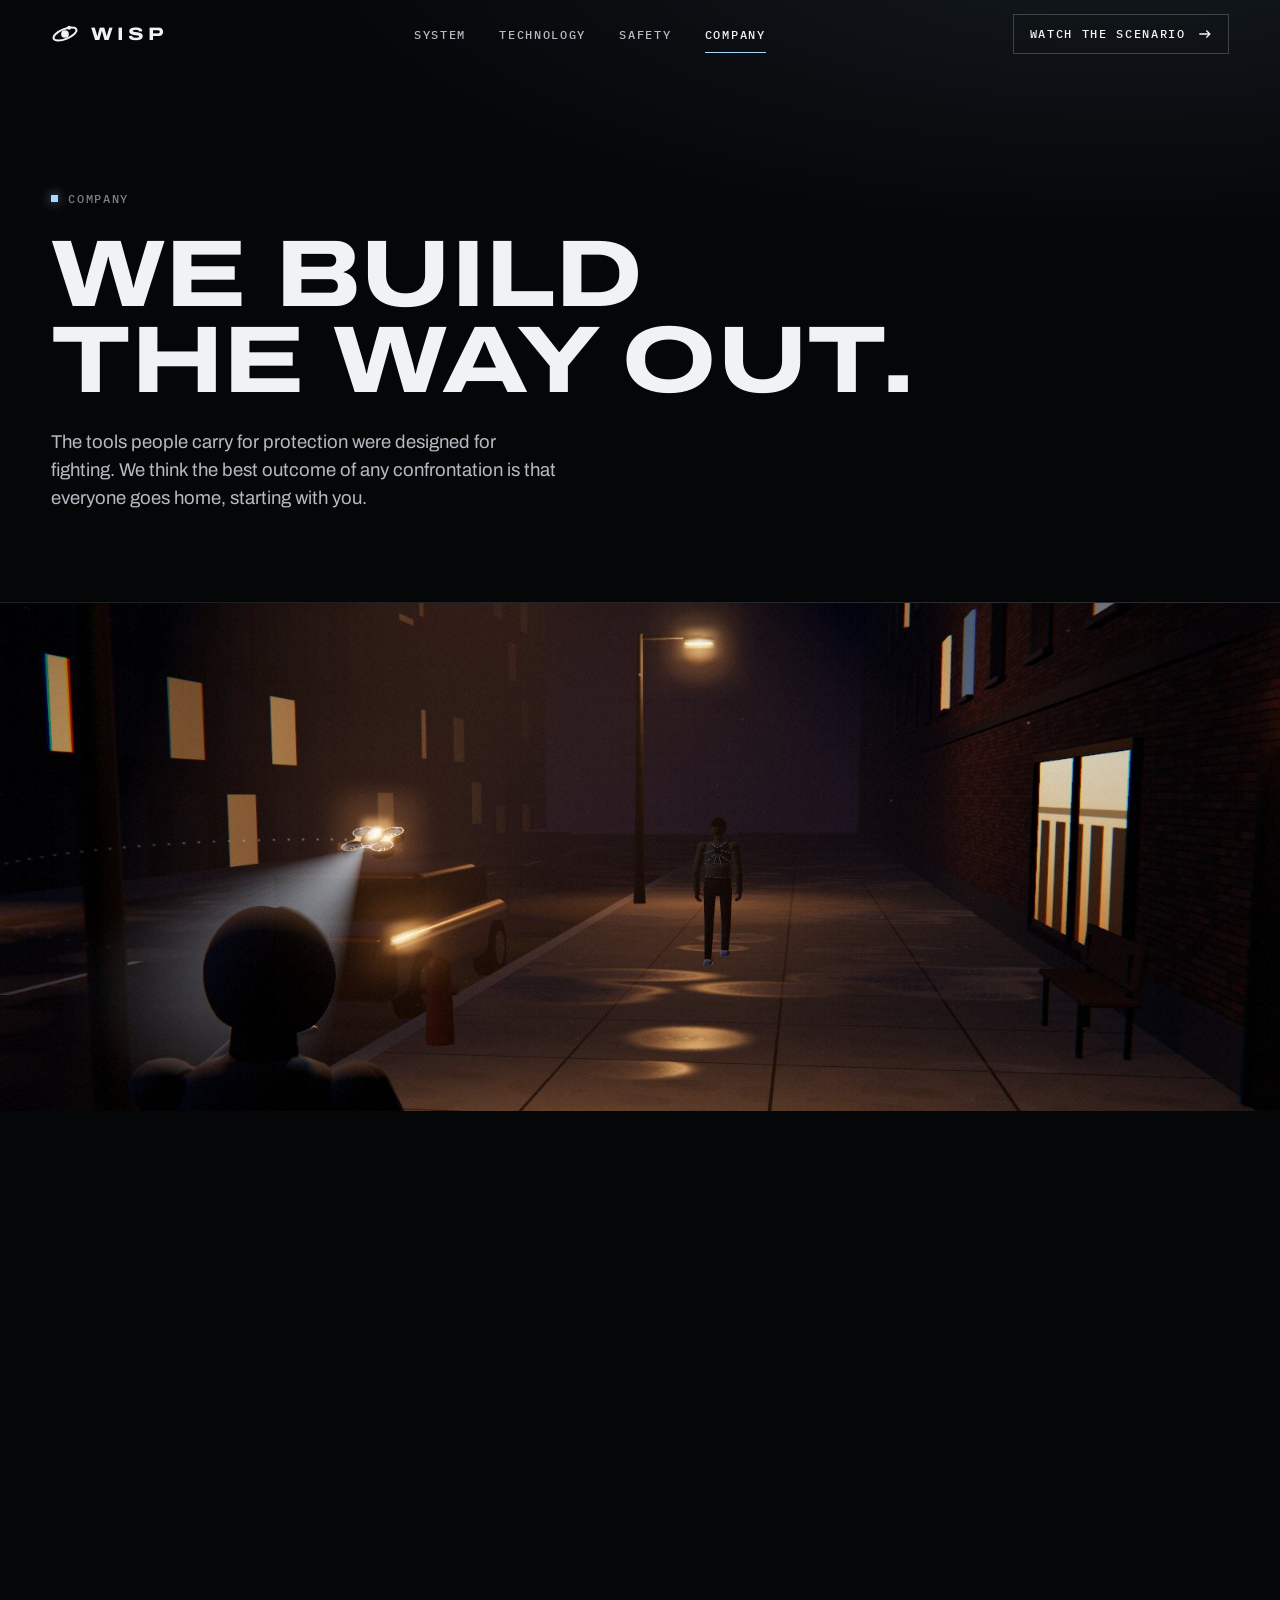
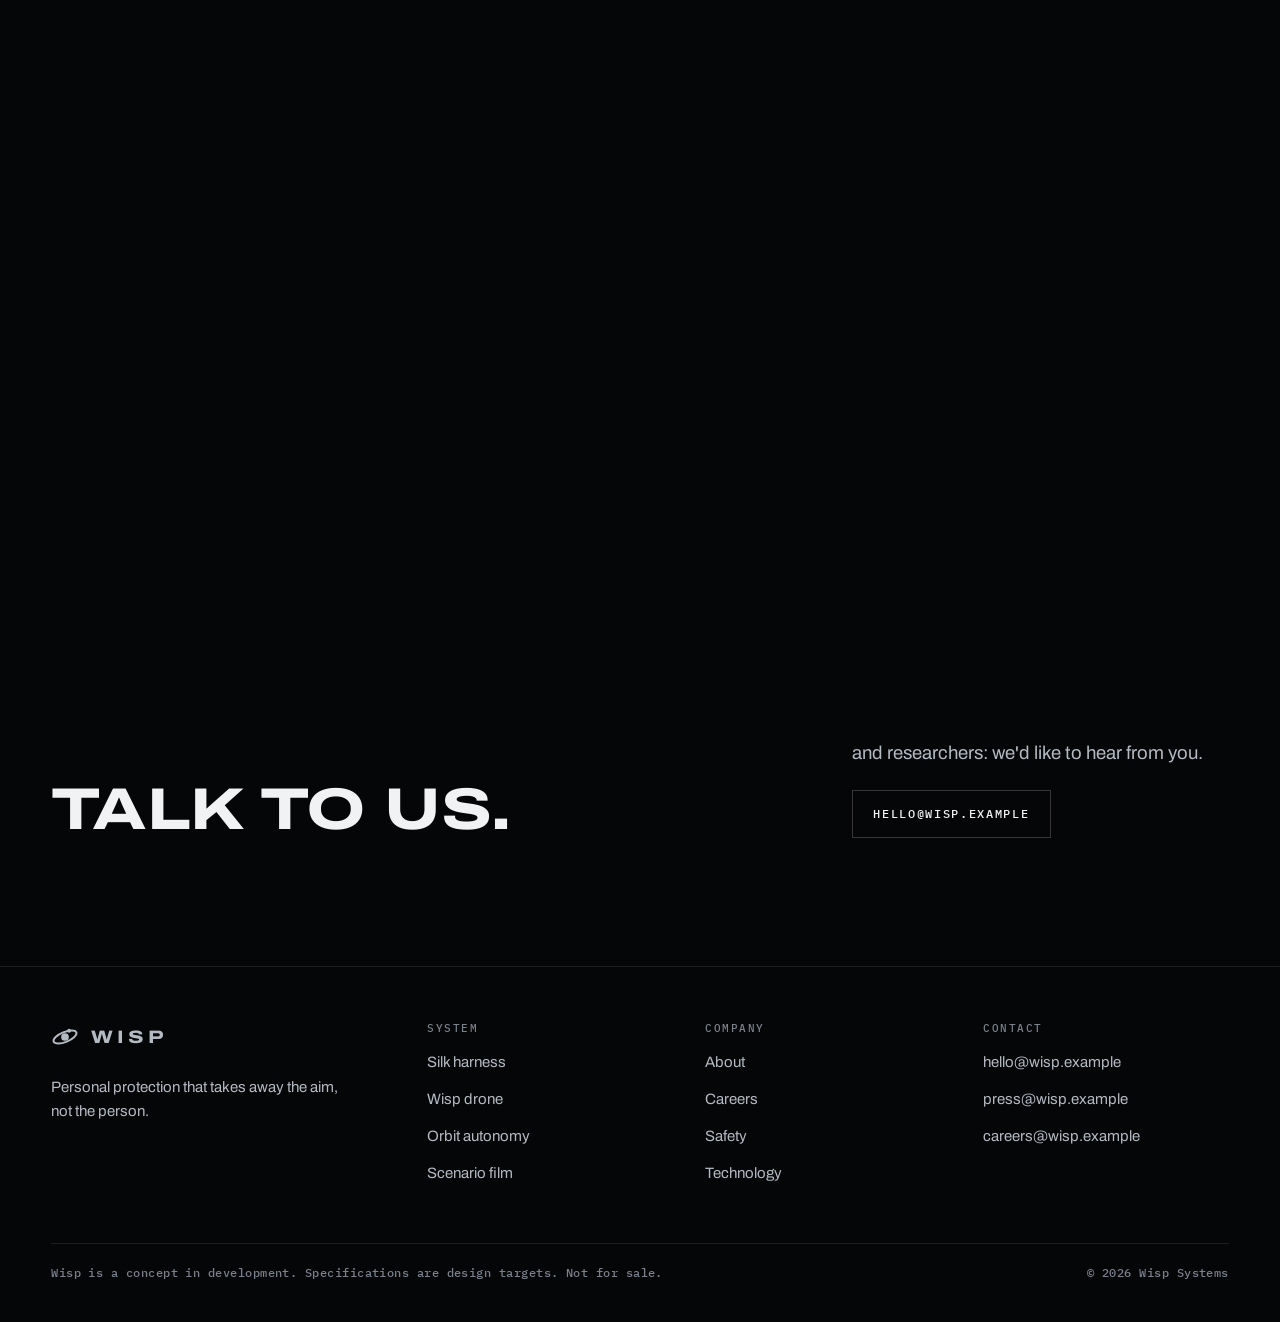
==== commit c4ce6ed0: "Keep site content visible without scroll triggers Scroll reveals now play a one-time rise from a vis" ====
--- a/wisp/company.html
+++ b/wisp/company.html
@@ -18,18 +18,18 @@
 <a class="skip" href="#main">Skip to content</a>
 <header class="nav" id="top">
   <div class="wrap nav-inner">
-    <a class="logo" href="./" aria-label="Wisp home"><svg viewBox="0 0 32 32" aria-hidden="true"><ellipse cx="16" cy="16" rx="14" ry="5.6" transform="rotate(-22 16 16)" fill="none" stroke="currentColor" stroke-width="2.2"/><circle cx="16" cy="16" r="4.4" fill="currentColor"/><circle cx="20.7" cy="8.9" r="2.2" fill="currentColor"/></svg><span>WISP</span></a>
-    <nav aria-label="Primary"><ul class="nav-links"><li><a href="./#system">System</a></li><li><a href="technology.html">Technology</a></li><li><a href="safety.html">Safety</a></li><li><a href="company.html" aria-current="page">Company</a></li></ul></nav>
+    <a class="logo" href="index.html" aria-label="Wisp home"><svg viewBox="0 0 32 32" aria-hidden="true"><ellipse cx="16" cy="16" rx="14" ry="5.6" transform="rotate(-22 16 16)" fill="none" stroke="currentColor" stroke-width="2.2"/><circle cx="16" cy="16" r="4.4" fill="currentColor"/><circle cx="20.7" cy="8.9" r="2.2" fill="currentColor"/></svg><span>WISP</span></a>
+    <nav aria-label="Primary"><ul class="nav-links"><li><a href="index.html#system">System</a></li><li><a href="technology.html">Technology</a></li><li><a href="safety.html">Safety</a></li><li><a href="company.html" aria-current="page">Company</a></li></ul></nav>
     <a class="btn btn-sm nav-cta" href="scenario.html">Watch the scenario <svg viewBox="0 0 16 16" aria-hidden="true"><path d="M1.5 8h12M9.5 4l4 4-4 4" fill="none" stroke="currentColor" stroke-width="1.5"/></svg></a>
     <button type="button" class="menu-btn" id="menuOpen" aria-expanded="false" aria-controls="menu">Menu</button>
   </div>
 </header>
 <div class="menu" id="menu" role="dialog" aria-modal="true" aria-label="Site menu" hidden>
   <div class="menu-top">
-    <a class="logo" href="./" aria-label="Wisp home"><svg viewBox="0 0 32 32" aria-hidden="true"><ellipse cx="16" cy="16" rx="14" ry="5.6" transform="rotate(-22 16 16)" fill="none" stroke="currentColor" stroke-width="2.2"/><circle cx="16" cy="16" r="4.4" fill="currentColor"/><circle cx="20.7" cy="8.9" r="2.2" fill="currentColor"/></svg><span>WISP</span></a>
+    <a class="logo" href="index.html" aria-label="Wisp home"><svg viewBox="0 0 32 32" aria-hidden="true"><ellipse cx="16" cy="16" rx="14" ry="5.6" transform="rotate(-22 16 16)" fill="none" stroke="currentColor" stroke-width="2.2"/><circle cx="16" cy="16" r="4.4" fill="currentColor"/><circle cx="20.7" cy="8.9" r="2.2" fill="currentColor"/></svg><span>WISP</span></a>
     <button type="button" class="menu-btn" id="menuClose">Close</button>
   </div>
-  <ul class="menu-links"><li><a href="./#system">System <span>01</span></a></li><li><a href="technology.html">Technology <span>02</span></a></li><li><a href="safety.html">Safety <span>03</span></a></li><li><a href="company.html" aria-current="page">Company <span>04</span></a></li></ul>
+  <ul class="menu-links"><li><a href="index.html#system">System <span>01</span></a></li><li><a href="technology.html">Technology <span>02</span></a></li><li><a href="safety.html">Safety <span>03</span></a></li><li><a href="company.html" aria-current="page">Company <span>04</span></a></li></ul>
   <a class="btn btn-primary" href="scenario.html">Watch the scenario <svg viewBox="0 0 16 16" aria-hidden="true"><path d="M1.5 8h12M9.5 4l4 4-4 4" fill="none" stroke="currentColor" stroke-width="1.5"/></svg></a>
 </div>
 <main id="main">
@@ -109,14 +109,14 @@
   <div class="wrap">
     <div class="footer-top">
       <div>
-        <a class="logo" href="./" aria-label="Wisp home"><svg viewBox="0 0 32 32" aria-hidden="true"><ellipse cx="16" cy="16" rx="14" ry="5.6" transform="rotate(-22 16 16)" fill="none" stroke="currentColor" stroke-width="2.2"/><circle cx="16" cy="16" r="4.4" fill="currentColor"/><circle cx="20.7" cy="8.9" r="2.2" fill="currentColor"/></svg><span>WISP</span></a>
+        <a class="logo" href="index.html" aria-label="Wisp home"><svg viewBox="0 0 32 32" aria-hidden="true"><ellipse cx="16" cy="16" rx="14" ry="5.6" transform="rotate(-22 16 16)" fill="none" stroke="currentColor" stroke-width="2.2"/><circle cx="16" cy="16" r="4.4" fill="currentColor"/><circle cx="20.7" cy="8.9" r="2.2" fill="currentColor"/></svg><span>WISP</span></a>
         <p>Personal protection that takes away the aim, not the person.</p>
       </div>
       <div>
         <h4>System</h4>
         <ul>
-          <li><a href="./#system">Silk harness</a></li>
-          <li><a href="./#inside">Wisp drone</a></li>
+          <li><a href="index.html#system">Silk harness</a></li>
+          <li><a href="index.html#inside">Wisp drone</a></li>
           <li><a href="technology.html#orbit">Orbit autonomy</a></li>
           <li><a href="scenario.html">Scenario film</a></li>
         </ul>
--- a/wisp/assets/site.css
+++ b/wisp/assets/site.css
@@ -394,9 +394,10 @@
 @media (max-width: 760px) { .footer-top { grid-template-columns: 1fr 1fr; } .footer-top > :first-child { grid-column: 1 / -1; } }
 
 /* ---------------- motion, live views, full-bleed figures ---------------- */
-.js .reveal { opacity: 0; transform: translateY(26px); transition: opacity 0.9s cubic-bezier(0.2, 0.7, 0.2, 1), transform 0.9s cubic-bezier(0.2, 0.7, 0.2, 1); transition-delay: calc(var(--d, 0) * 90ms); }
-.js .reveal.in { opacity: 1; transform: none; }
-@keyframes rise { from { opacity: 0; transform: translateY(20px); } to { opacity: 1; transform: none; } }
+/* content is visible at rest; blocks that scroll into view later play a one-time rise */
+@keyframes reveal { from { opacity: 0; transform: translateY(24px); } to { opacity: 1; transform: none; } }
+.reveal.in { animation: reveal 0.9s cubic-bezier(0.2, 0.7, 0.2, 1) calc(var(--d, 0) * 90ms) both; }
+@keyframes rise { from { opacity: 0.35; transform: translateY(16px); } to { opacity: 1; transform: none; } }
 .hero-content > *, .hero-stats, .page-hero .wrap > * { animation: rise 1.1s cubic-bezier(0.2, 0.7, 0.2, 1) both; }
 .hero-content > :nth-child(2), .page-hero .wrap > :nth-child(2) { animation-delay: 0.08s; }
 .hero-content > :nth-child(3), .page-hero .wrap > :nth-child(3) { animation-delay: 0.16s; }
@@ -445,6 +446,5 @@
 @media (prefers-reduced-motion: reduce) {
   html { scroll-behavior: auto; }
   *, *::before, *::after { transition: none !important; animation: none !important; }
-  .js .reveal { opacity: 1; transform: none; }
 }
 .nowrap { white-space: nowrap; }
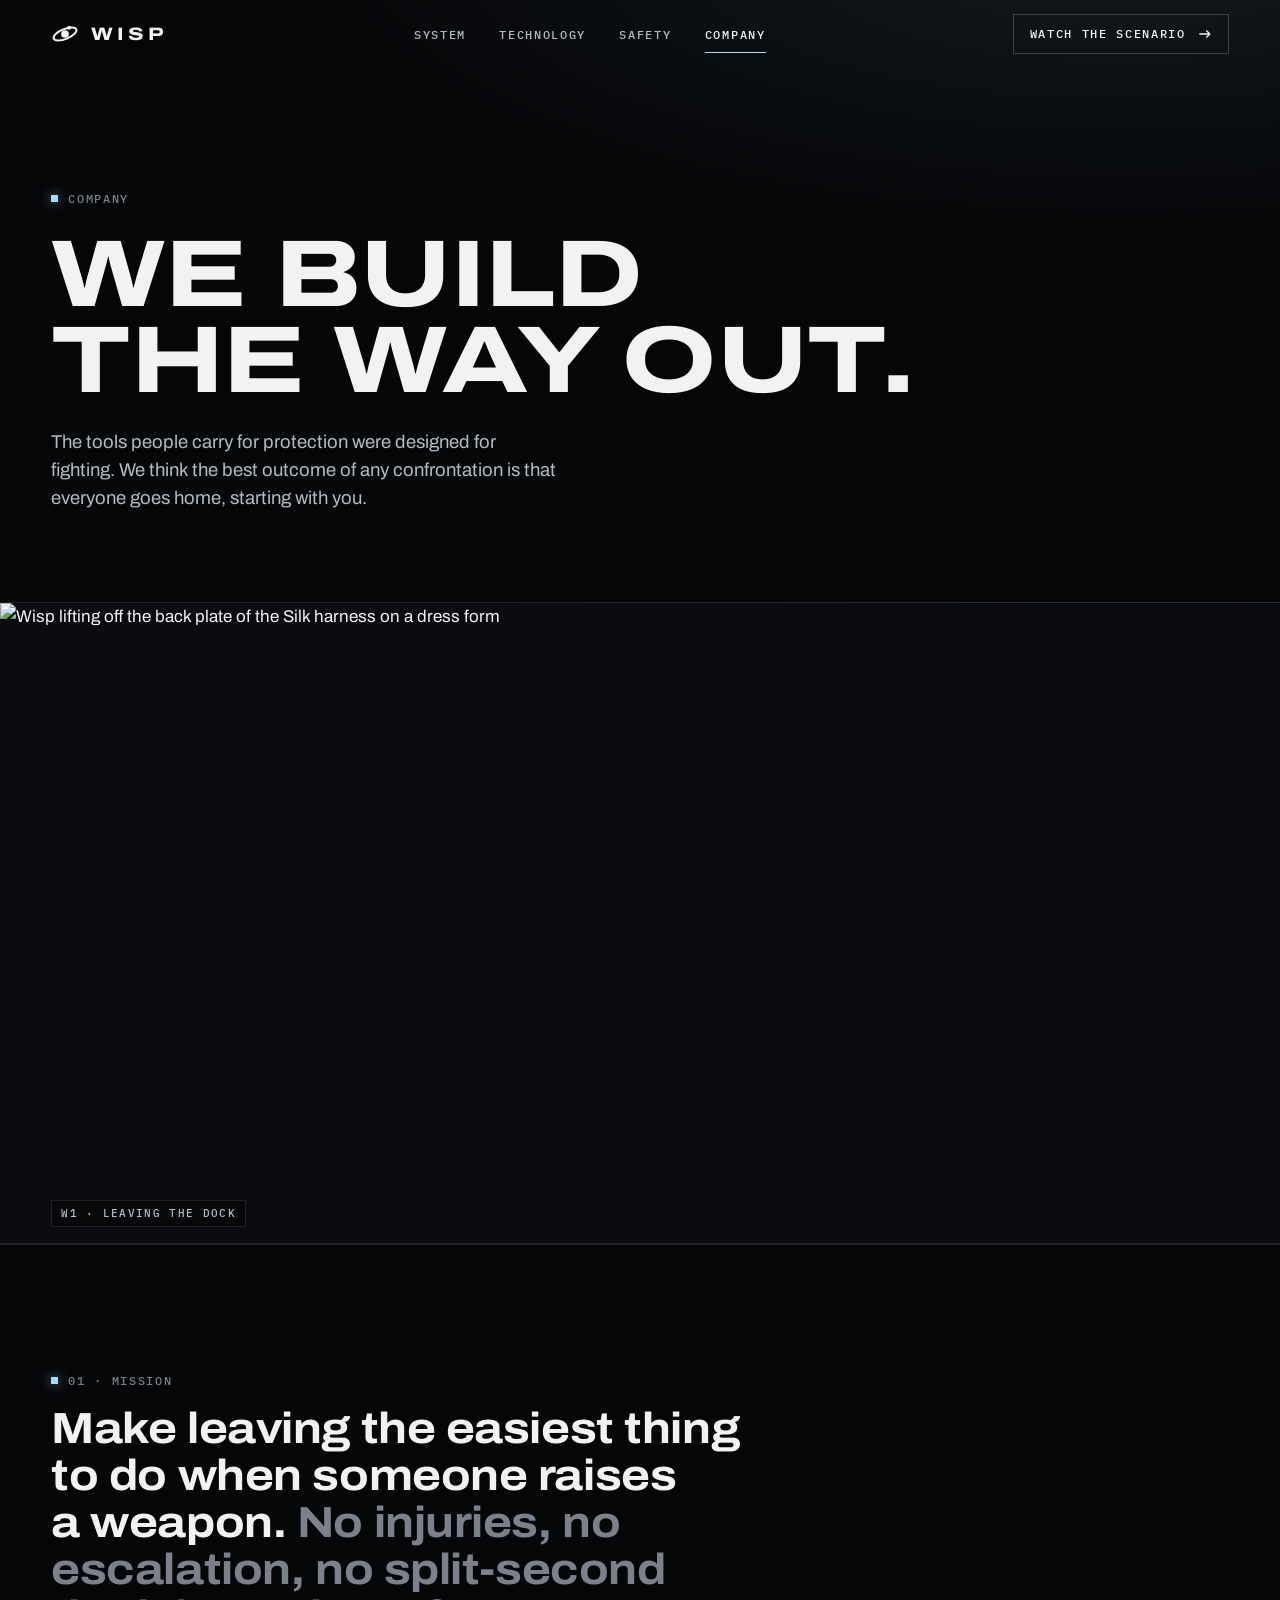
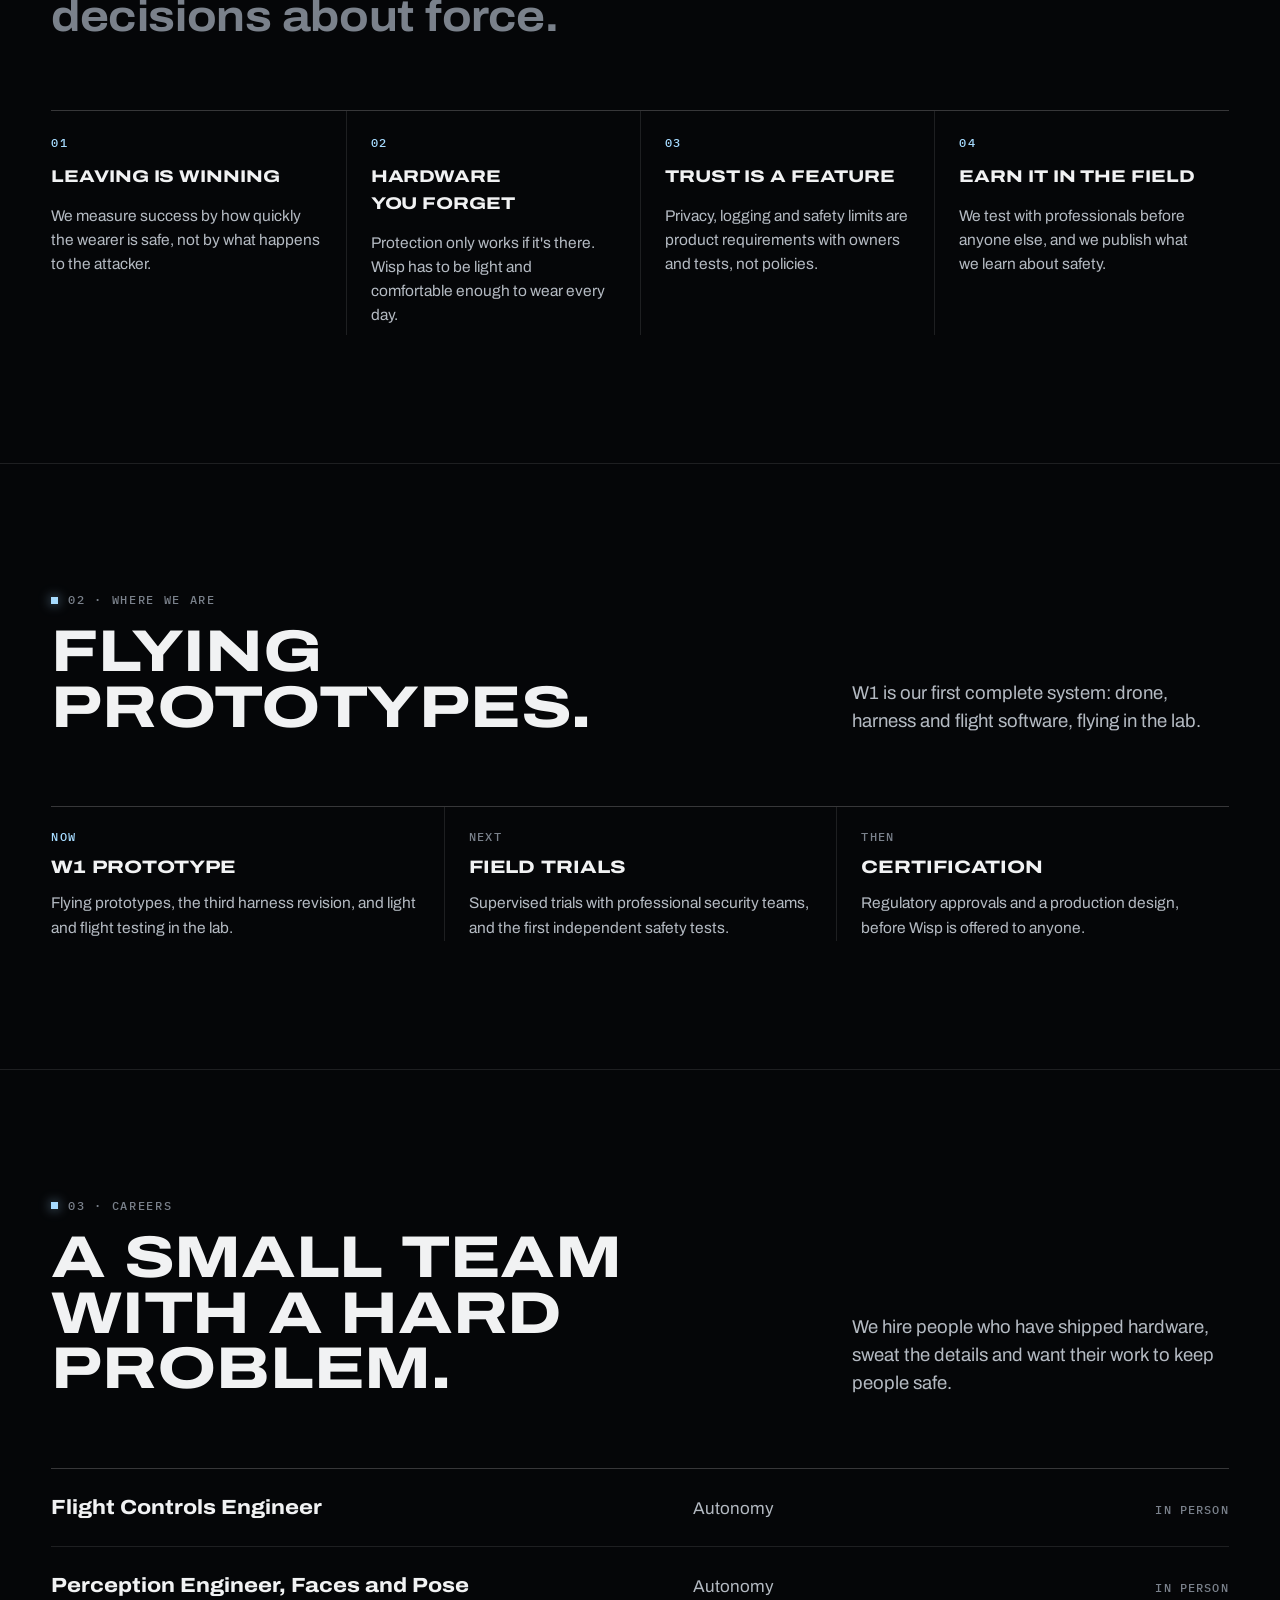
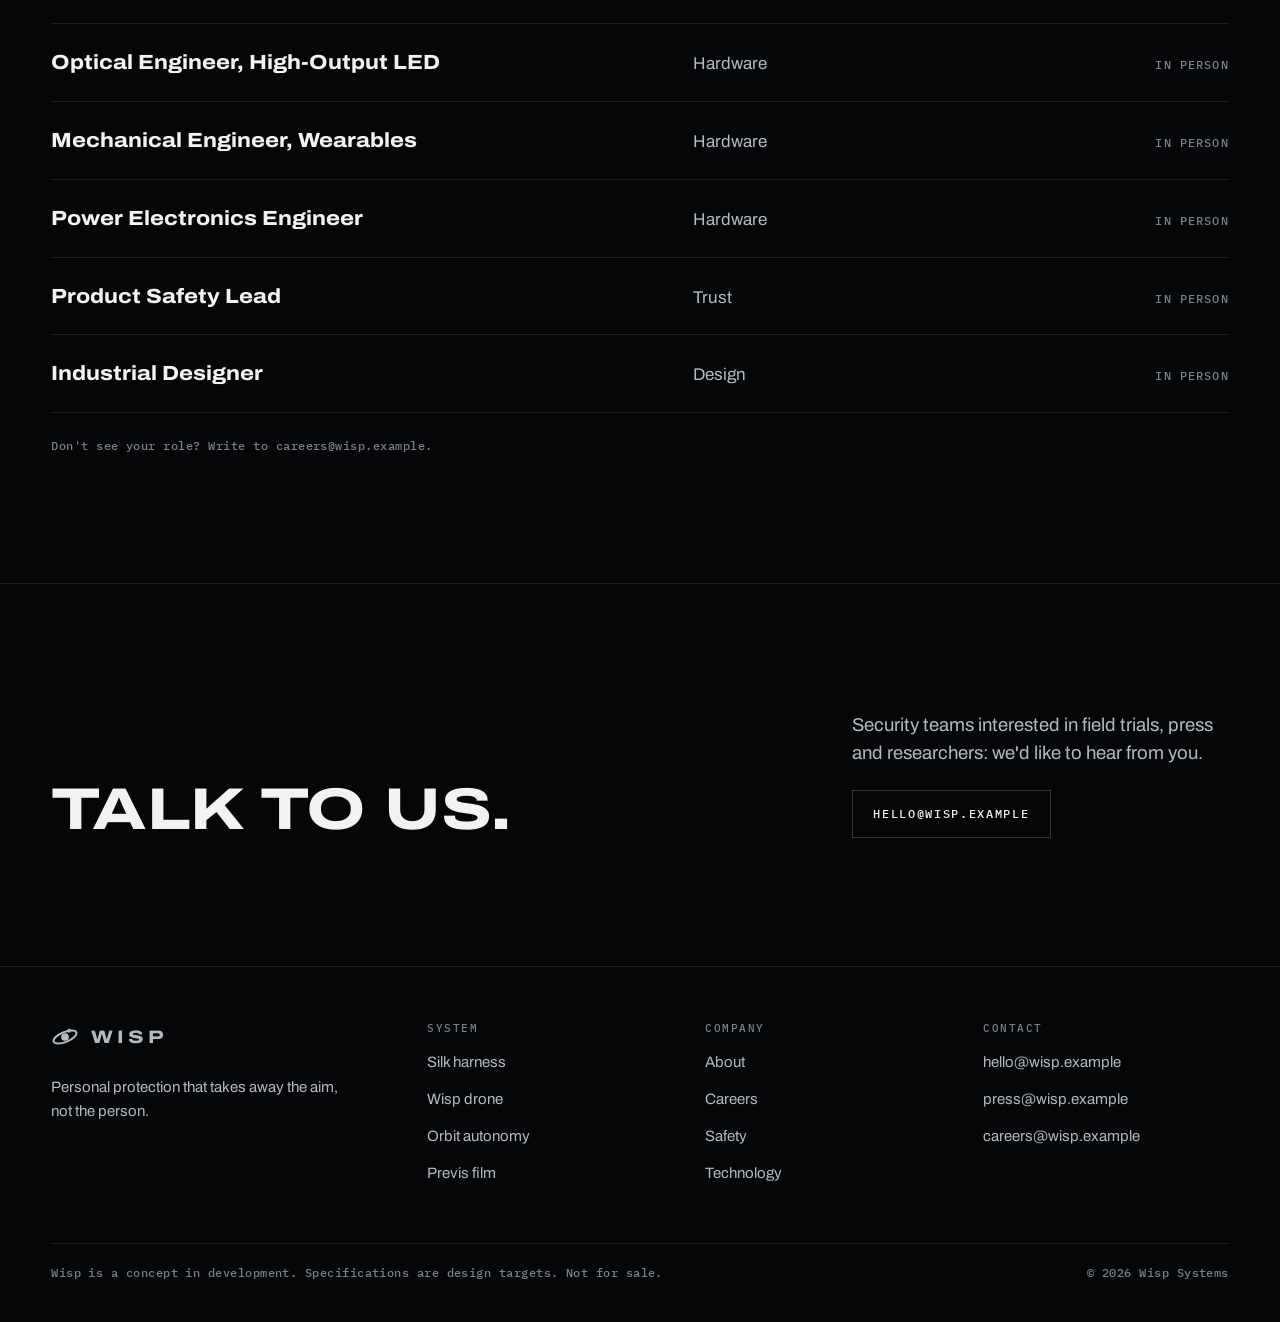
==== commit f436d27b: "Add photoreal Blender pipeline and two-strap harness Add wisp/studio: Blender Cycles scripts that bu" ====
--- a/wisp/company.html
+++ b/wisp/company.html
@@ -11,7 +11,6 @@
 <link rel="preconnect" href="https://fonts.gstatic.com" crossorigin>
 <link rel="stylesheet" href="https://fonts.googleapis.com/css2?family=Archivo:wdth,wght@62..125,400..800&family=IBM+Plex+Mono:wght@400;500&display=swap">
 <link rel="stylesheet" href="assets/site.css">
-<script type="importmap">{"imports":{"three":"https://cdn.jsdelivr.net/npm/three@0.160.0/build/three.module.js","three/addons/":"https://cdn.jsdelivr.net/npm/three@0.160.0/examples/jsm/"}}</script>
 <script type="module" src="assets/site.js"></script>
 </head>
 <body>
@@ -41,8 +40,8 @@
     </div>
   </section>
   <figure class="bleed">
-    <img src="assets/img/escape.jpg" alt="The wearer walks away down a lit street while Wisp keeps the attacker occupied" width="1600" height="1000">
-    <figcaption>Scenario film &middot; the walk away</figcaption>
+    <img src="assets/img/r/launch.webp" alt="Wisp lifting off the back plate of the Silk harness on a dress form" width="1800" height="1125">
+    <figcaption>W1 &middot; leaving the dock</figcaption>
   </figure>
 
   <section class="section">
@@ -118,7 +117,7 @@
           <li><a href="index.html#system">Silk harness</a></li>
           <li><a href="index.html#inside">Wisp drone</a></li>
           <li><a href="technology.html#orbit">Orbit autonomy</a></li>
-          <li><a href="scenario.html">Scenario film</a></li>
+          <li><a href="scenario.html">Previs film</a></li>
         </ul>
       </div>
       <div>
--- a/wisp/assets/site.css
+++ b/wisp/assets/site.css
@@ -448,3 +448,26 @@
   *, *::before, *::after { transition: none !important; animation: none !important; }
 }
 .nowrap { white-space: nowrap; }
+
+/* ---------------- rendered media ---------------- */
+.hero-photo { background: #000; }
+.hero-photo .hero-media, .hero-photo .hero-media img { position: absolute; inset: 0; width: 100%; height: 100%; }
+.hero-photo .hero-media img { object-fit: cover; object-position: 50% 50%; }
+.product-media { background: #000; }
+.product-media.plot { background: var(--bg-2); }
+.plot canvas { position: absolute; inset: 0; width: 100%; height: 100%; }
+.spin { cursor: grab; touch-action: pan-y; -webkit-user-select: none; user-select: none; }
+.spin.dragging { cursor: grabbing; }
+.spin canvas { position: absolute; inset: 0; width: 100%; height: 100%; }
+.spin .spin-poster { transition: opacity 0.4s; }
+.spin.is-live .spin-poster { opacity: 0; }
+.spin:focus-visible { outline: 2px solid var(--led); outline-offset: -2px; }
+.inside-view { background: #000; }
+.inside-canvas {
+  -webkit-mask-image: radial-gradient(120% 95% at 50% 50%, #000 62%, transparent 100%);
+  mask-image: radial-gradient(120% 95% at 50% 50%, #000 62%, transparent 100%);
+}
+@media (max-width: 760px) {
+  .hero-photo .hero-media { position: relative; display: block; height: 58svh; min-height: 340px; }
+  .hero-photo .hero-shade { height: 58svh; min-height: 340px; }
+}
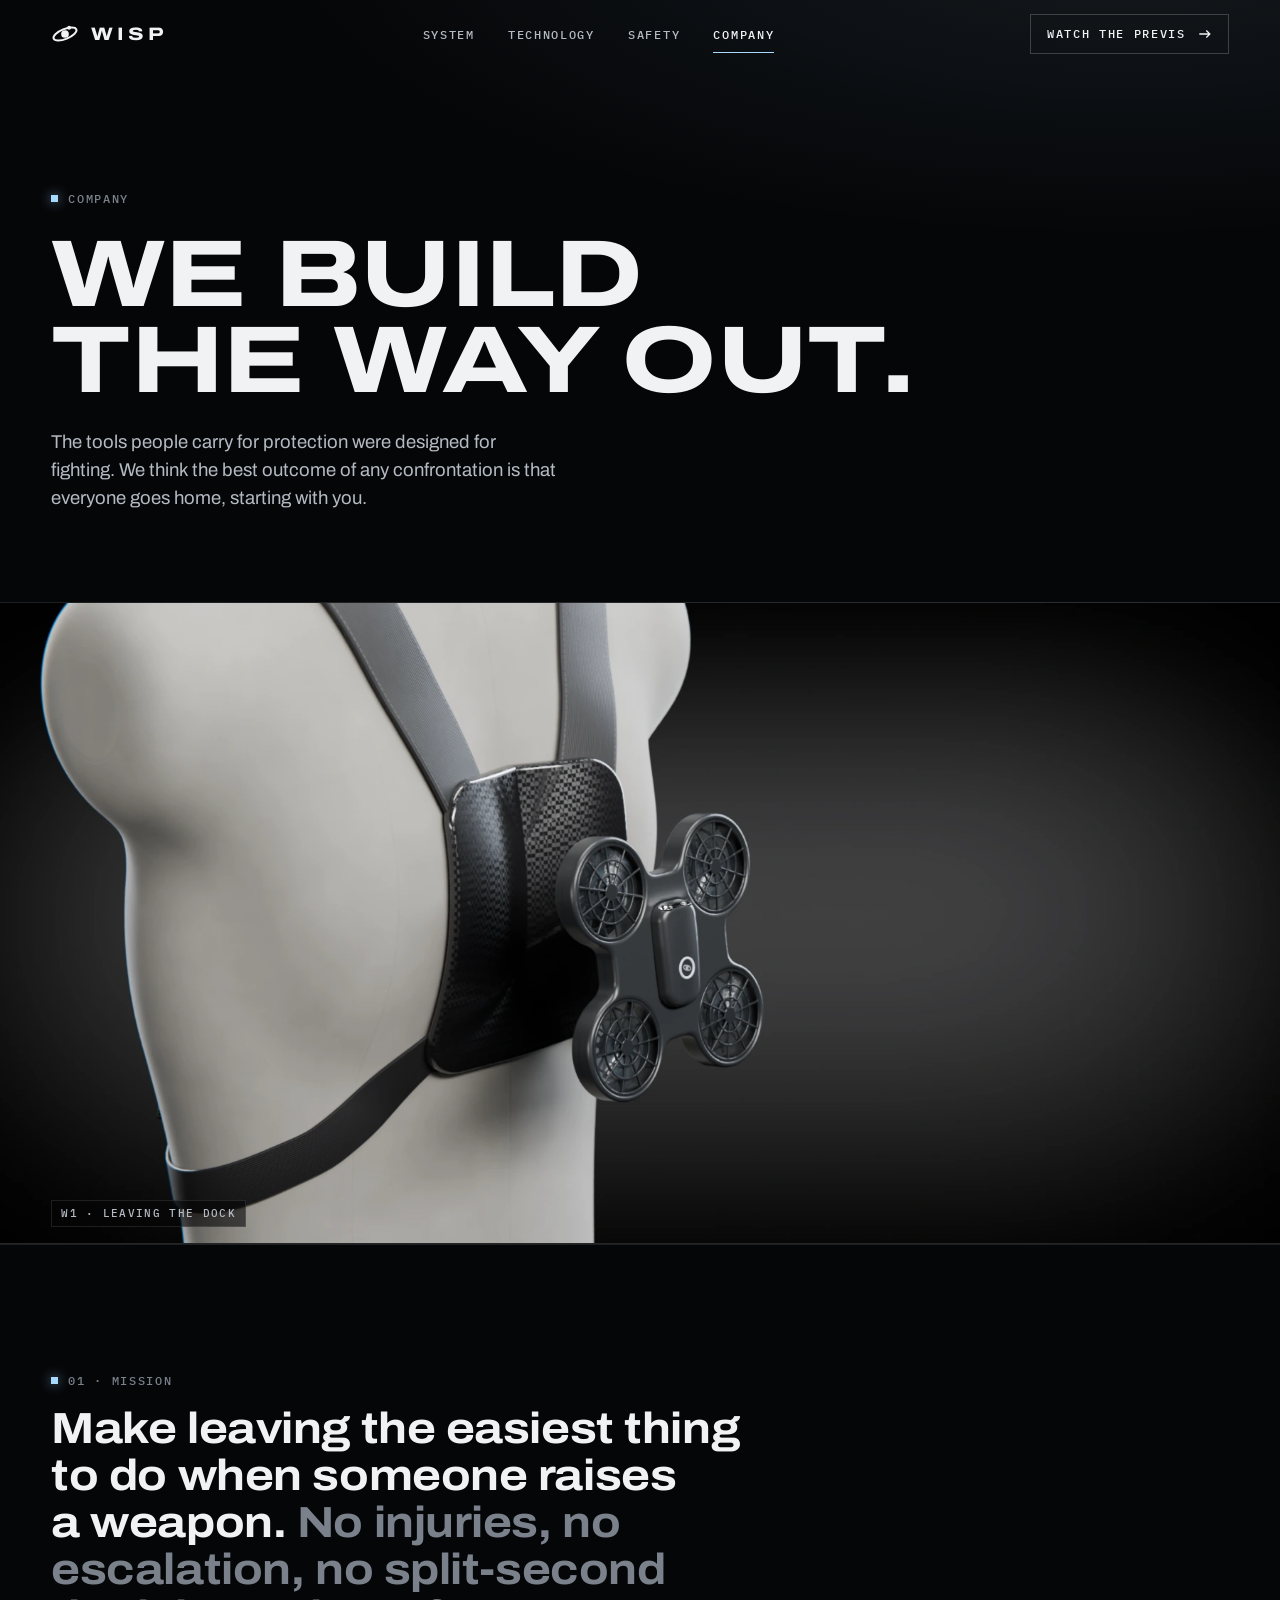
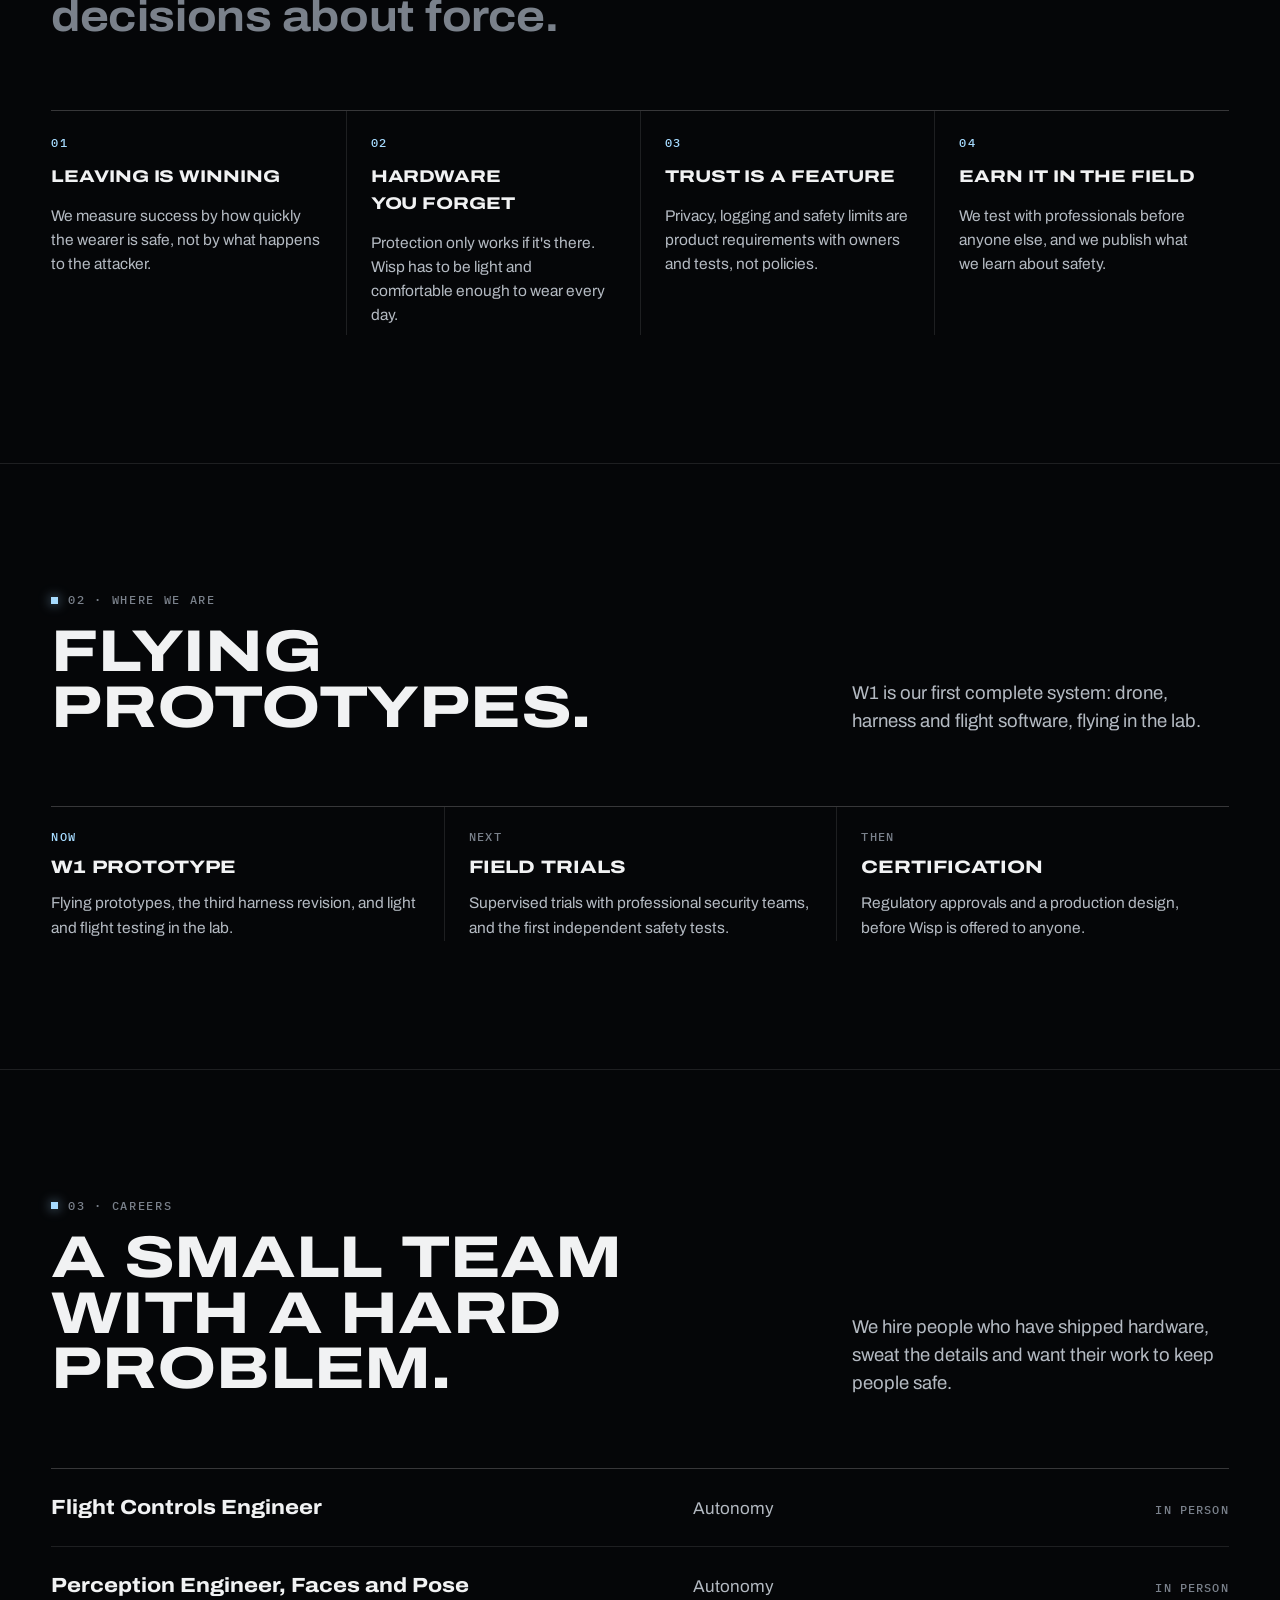
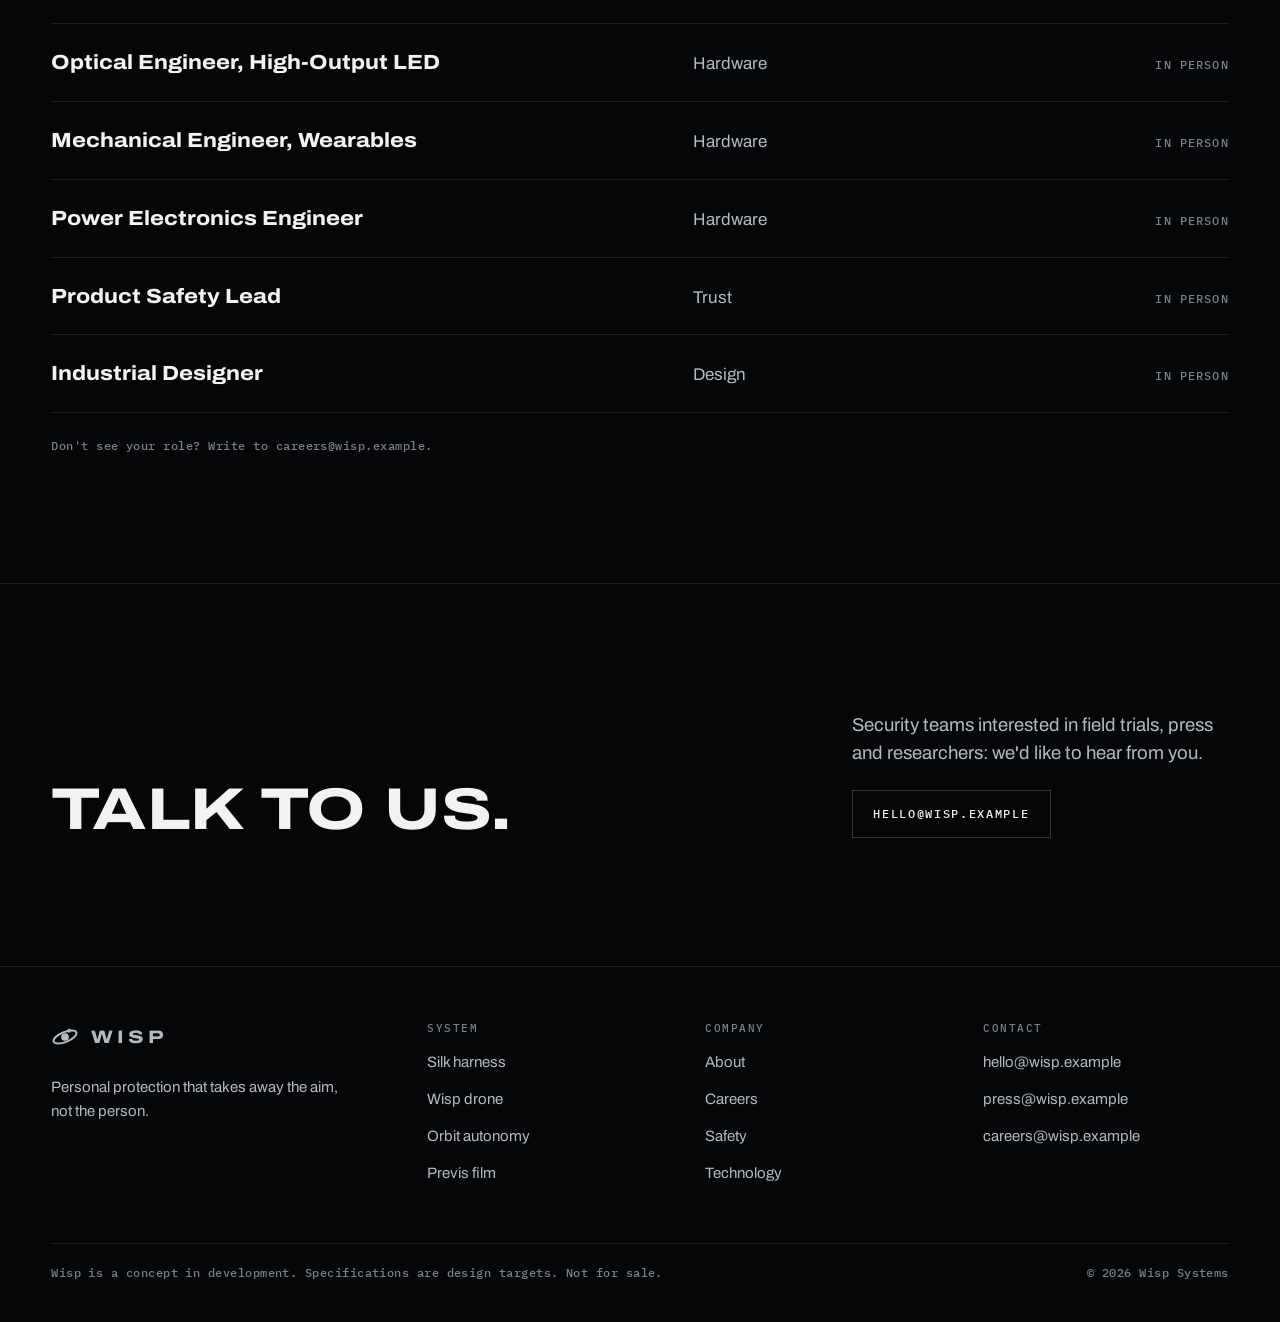
==== commit faf136c2: "Add path-traced stills for the site Eleven Cycles renders exported as WebP (q94): the hover hero, a " ====
--- a/wisp/company.html
+++ b/wisp/company.html
@@ -19,7 +19,7 @@
   <div class="wrap nav-inner">
     <a class="logo" href="index.html" aria-label="Wisp home"><svg viewBox="0 0 32 32" aria-hidden="true"><ellipse cx="16" cy="16" rx="14" ry="5.6" transform="rotate(-22 16 16)" fill="none" stroke="currentColor" stroke-width="2.2"/><circle cx="16" cy="16" r="4.4" fill="currentColor"/><circle cx="20.7" cy="8.9" r="2.2" fill="currentColor"/></svg><span>WISP</span></a>
     <nav aria-label="Primary"><ul class="nav-links"><li><a href="index.html#system">System</a></li><li><a href="technology.html">Technology</a></li><li><a href="safety.html">Safety</a></li><li><a href="company.html" aria-current="page">Company</a></li></ul></nav>
-    <a class="btn btn-sm nav-cta" href="scenario.html">Watch the scenario <svg viewBox="0 0 16 16" aria-hidden="true"><path d="M1.5 8h12M9.5 4l4 4-4 4" fill="none" stroke="currentColor" stroke-width="1.5"/></svg></a>
+    <a class="btn btn-sm nav-cta" href="scenario.html">Watch the previs <svg viewBox="0 0 16 16" aria-hidden="true"><path d="M1.5 8h12M9.5 4l4 4-4 4" fill="none" stroke="currentColor" stroke-width="1.5"/></svg></a>
     <button type="button" class="menu-btn" id="menuOpen" aria-expanded="false" aria-controls="menu">Menu</button>
   </div>
 </header>
@@ -29,7 +29,7 @@
     <button type="button" class="menu-btn" id="menuClose">Close</button>
   </div>
   <ul class="menu-links"><li><a href="index.html#system">System <span>01</span></a></li><li><a href="technology.html">Technology <span>02</span></a></li><li><a href="safety.html">Safety <span>03</span></a></li><li><a href="company.html" aria-current="page">Company <span>04</span></a></li></ul>
-  <a class="btn btn-primary" href="scenario.html">Watch the scenario <svg viewBox="0 0 16 16" aria-hidden="true"><path d="M1.5 8h12M9.5 4l4 4-4 4" fill="none" stroke="currentColor" stroke-width="1.5"/></svg></a>
+  <a class="btn btn-primary" href="scenario.html">Watch the previs <svg viewBox="0 0 16 16" aria-hidden="true"><path d="M1.5 8h12M9.5 4l4 4-4 4" fill="none" stroke="currentColor" stroke-width="1.5"/></svg></a>
 </div>
 <main id="main">
   <section class="page-hero">
--- a/wisp/assets/site.css
+++ b/wisp/assets/site.css
@@ -471,3 +471,4 @@
   .hero-photo .hero-media { position: relative; display: block; height: 58svh; min-height: 340px; }
   .hero-photo .hero-shade { height: 58svh; min-height: 340px; }
 }
+.product.dock { margin-top: clamp(56px, 7vw, 100px); }
